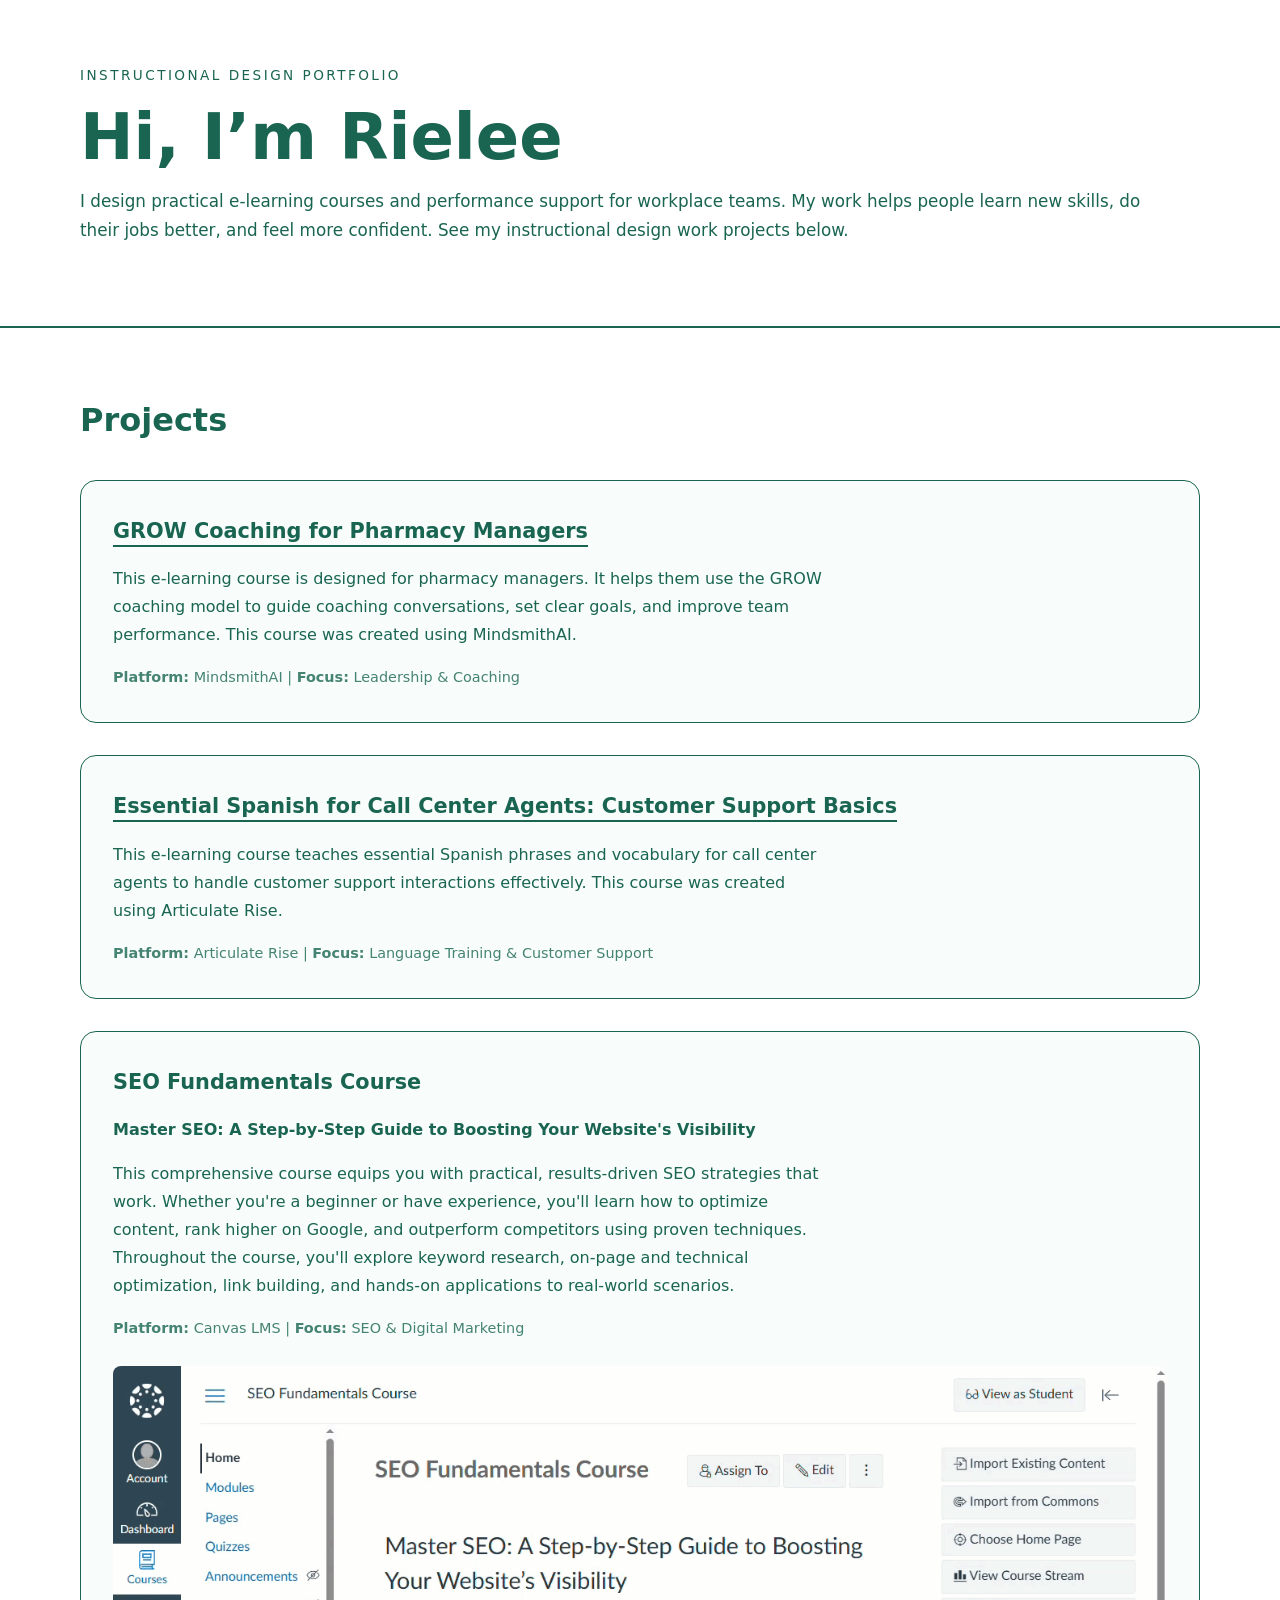
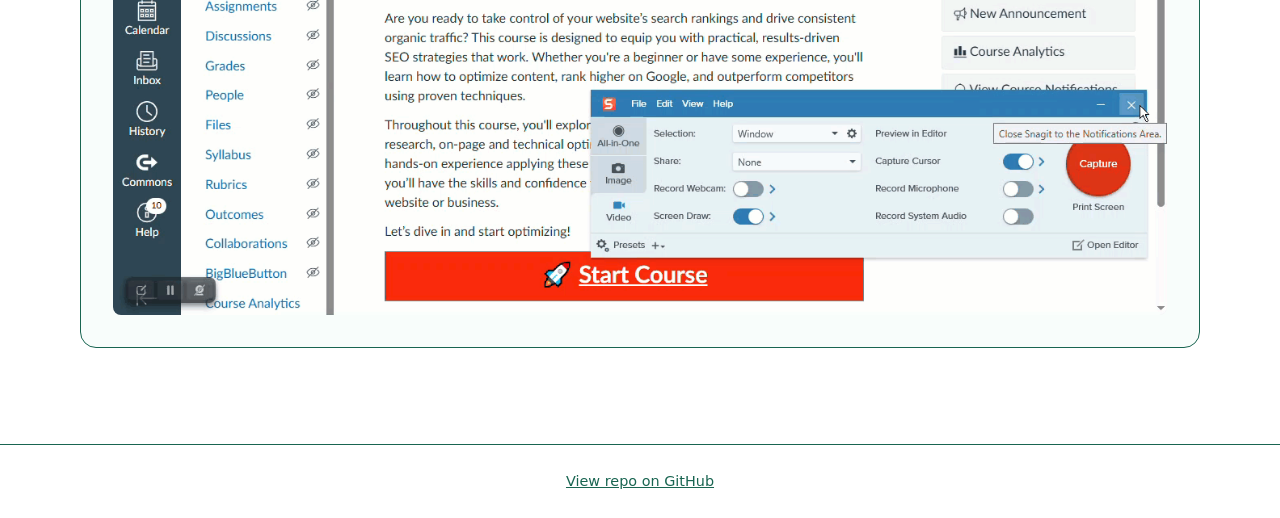
==== index.html @ b0aeab46 "Add SEO Fundamentals course project with Canvas preview GIF" ====
<!DOCTYPE html>
<html lang="en">
<head>
  <meta charset="UTF-8" />
  <meta name="viewport" content="width=device-width, initial-scale=1.0" />
  <title>Instructional Design Portfolio | Rielee Velasco</title>
  <link rel="stylesheet" href="styles.css" />
</head>
<body>
  <header class="hero">
    <div class="container">
      <p class="eyebrow">Instructional Design Portfolio</p>
      <h1>Hi, I’m Rielee</h1>
      <p class="intro">
        I design practical e-learning courses and performance support for workplace teams. My work helps people learn new skills, do their jobs better, and feel more confident. See my instructional design work projects below.      </p>    </div>
  </header>

  <main>

    <section class="section featured" id="projects">
      <div class="container featured-container">
        <div class="project-header">
          <h2>Projects</h2>
        </div>

        <!-- Project 1: GROW Coaching -->
        <div class="project-card">
          <div class="project-content">
            <h3><a href="https://app.mindsmith.ai/lesson/cmnvel5hp002704lgxa7xj8lt/preview" target="_blank" rel="noreferrer noopener">GROW Coaching for Pharmacy Managers</a></h3>
            <p>
              This e-learning course is designed for pharmacy managers. It helps them use the GROW coaching model to guide coaching conversations, set clear goals, and improve team performance. This course was created using MindsmithAI.
            </p>
            <p class="course-details"><strong>Platform:</strong> MindsmithAI | <strong>Focus:</strong> Leadership & Coaching</p>
          </div>
        </div>

        <!-- Project 2: Essential Spanish -->
        <div class="project-card">
          <div class="project-content">
            <h3><a href="https://share.eu.articulate.com/FoW6V5eOOGwM4HxU_jbho" target="_blank" rel="noreferrer noopener">Essential Spanish for Call Center Agents: Customer Support Basics</a></h3>
            <p>
              This e-learning course teaches essential Spanish phrases and vocabulary for call center agents to handle customer support interactions effectively. This course was created using Articulate Rise.
            </p>
            <p class="course-details"><strong>Platform:</strong> Articulate Rise | <strong>Focus:</strong> Language Training & Customer Support</p>
          </div>
        </div>

        <!-- Project 3: SEO Fundamentals -->
        <div class="project-card">
          <div class="project-content">
            <h3>SEO Fundamentals Course</h3>
            <p>
              <strong>Master SEO: A Step-by-Step Guide to Boosting Your Website's Visibility</strong>
            </p>
            <p>
              This comprehensive course equips you with practical, results-driven SEO strategies that work. Whether you're a beginner or have experience, you'll learn how to optimize content, rank higher on Google, and outperform competitors using proven techniques. Throughout the course, you'll explore keyword research, on-page and technical optimization, link building, and hands-on applications to real-world scenarios.
            </p>
            <p class="course-details"><strong>Platform:</strong> Canvas LMS | <strong>Focus:</strong> SEO & Digital Marketing</p>
            <div class="project-image">
              <img src="assets/seo-course-preview.gif" alt="SEO Fundamentals Course Canvas preview" />
            </div>
          </div>
        </div>
      </div>
    </section>

  </main>

  <footer>
    <div class="container footer-link">
      <a href="https://github.com/Rielee-Velasco/InstructionalDesignPortfolio" target="_blank" rel="noreferrer noopener">View repo on GitHub</a>
    </div>
  </footer>
</body>
</html>
---- styles.css ----
:root {
  color-scheme: light;
  font-family: Inter, system-ui, -apple-system, BlinkMacSystemFont, "Segoe UI", sans-serif;
  font-size: 16px;
  line-height: 1.75;
  color: #196551;
  background: #ffffff;
}

a {
  color: #196551;
}

* {
  box-sizing: border-box;
}

html,
body {
  margin: 0;
  min-height: 100%;
  background-color: #ffffff;
  background-image: none;
}

body {
  color: #196551;
  background-color: #ffffff;
  background-image: none;
}

a {
  color: #196551;
}

img {
  max-width: min(1120px, calc(100% - 2rem));
  display: block;
}

.container {
  width: min(1120px, calc(100% - 2rem));
  margin: 0 auto;
}

.hero {
  padding: 4rem 0 3rem;
  background-color: #ffffff;
  background-image: none;
  color: #196551;
  border-bottom: 1px solid #196551;
}

.eyebrow {
  margin: 0 0 1rem;
  text-transform: uppercase;
  letter-spacing: 0.18em;
  font-size: 0.85rem;
  color: #196551;
}

.hero h1 {
  margin: 0 0 1rem;
  font-size: clamp(2.5rem, 5vw, 4rem);
  line-height: 1.05;
  color: #196551;
}

.intro {
  width: min(1120px, calc(100% - 2rem));
  margin: 0 auto;
  margin: 0 0 2rem;
  font-size: 1.05rem;
  color: #196551;
}

.section p,
.contact p,
.preview-card p,
.project-details ul li,
.card p {
  margin: 1rem 0 0;
  color: #196551;
  margin: 0 auto;
}

.button {
  display: inline-flex;
  align-items: center;
  justify-content: center;
  padding: 0.95rem 1.6rem;
  margin-top: 0.5rem;
  border-radius: 999px;
  background: #196551;
  color: #ffffff;
  text-decoration: none;
  font-weight: 700;
  transition: transform 0.2s ease, background 0.2s ease;
}

.button:hover {
  transform: translateY(-1px);
  background: #196551;
}

.button.secondary {
  background: #ffffff;
  color: #196551;
  border: 1px solid #196551;
}

.section {
  padding: 4rem 0;
  background: #ffffff;
}

.section h2 {
  margin-top: 0;
  font-size: 2rem;
  color: #196551;
}

.section p,
.contact p,
.preview-card p,
.project-details ul li,
.card p {
  margin: 1rem 0 0;
  color: #196551;
  max-width: 45rem;
}

.featured {
  background: #ffffff;
  border-top: 1px solid #196551;
  border-bottom: 1px solid #196551;
}

.hero {
  border-bottom: 1px solid #196551;
}

.featured .container {
  width: min(1120px, calc(100% - 2rem));
  margin: 0 auto;
}

.project-header {
  margin-bottom: 2rem;
}

.project-header .button {
  margin-top: 1.5rem;
}

footer {
  padding: 2rem 0;
  background: #ffffff;
}

.footer-link {
  display: flex;
  justify-content: center;
  align-items: center;
}

.project-grid,
.project-details,
.work .cards {
  display: grid;
  gap: 1.5rem;
  grid-template-columns: repeat(auto-fit, minmax(220px, 1fr));
}

.project-grid div,
.project-details article,
.card,
.preview-card {
  padding: 1.75rem;
  background: #ffffff;
  border-radius: 1rem;
  border: 1px solid #196551;
  box-shadow: 0 12px 24px rgba(25, 101, 81, 0.08);
}

.project-tag {
  margin: 0 0 0.5rem;
  color: #196551;
  text-transform: uppercase;
  letter-spacing: 0.1em;
  font-size: 0.75rem;
}

.project-details h3,
.card h3,
.preview-card h3 {
  margin-top: 0;
  color: #196551;
}

.project-details ul {
  margin: 1rem 0 0;
  padding-left: 1.3rem;
  color: #196551;
}

.project-details ul li {
  margin-bottom: 0.75rem;
}

.preview-card {
  background: #ffffff;
  border-color: #196551;
}

.contact {
  background: #ffffff;
  color: #196551;
}

footer {
  padding: 1.5rem 0;
  background: #ffffff;
  color: #196551;
}

footer p {
  margin: 0;
}

footer a {
  font-size: 0.9rem;
  color: #196551;
  text-decoration: underline;
}

@media (max-width: 640px) {
  .hero {
    padding: 3rem 0 2rem;
  }

  .intro {
    font-size: 1rem;
  }
}

footer a {
  font-size: 0.9rem;
  color: #196551;
  text-decoration: underline;
}

/* Project Cards */
.project-card {
  padding: 2rem;
  margin-bottom: 2rem;
  background: #f8fdfb;
  border: 1px solid #196551;
  border-radius: 1rem;
  transition: box-shadow 0.3s ease, transform 0.3s ease;
}

.project-card:hover {
  box-shadow: 0 8px 16px rgba(25, 101, 81, 0.12);
  transform: translateY(-2px);
}

.project-content h3 {
  margin-top: 0;
  margin-bottom: 1rem;
  font-size: 1.3rem;
}

.project-content h3 a {
  text-decoration: none;
  color: #196551;
  border-bottom: 2px solid #196551;
  transition: background-color 0.2s ease;
  padding-bottom: 2px;
}

.project-content h3 a:hover {
  background-color: rgba(25, 101, 81, 0.1);
}

.course-details {
  margin-top: 1rem;
  font-size: 0.9rem;
  color: #196551;
  opacity: 0.8;
}

/* Project Image */
.project-image {
  margin-top: 1.5rem;
  border-radius: 0.5rem;
  overflow: hidden;
  background: #f0f0f0;
}

.project-image img {
  width: 100%;
  height: auto;
  display: block;
  max-width: 100%;
}

/* Gallery Section */
/* Removed - no longer used */

@media (max-width: 640px) {
  .gallery-grid {
    grid-template-columns: 1fr;
  }

  .project-card {
    padding: 1.5rem;
  }
}
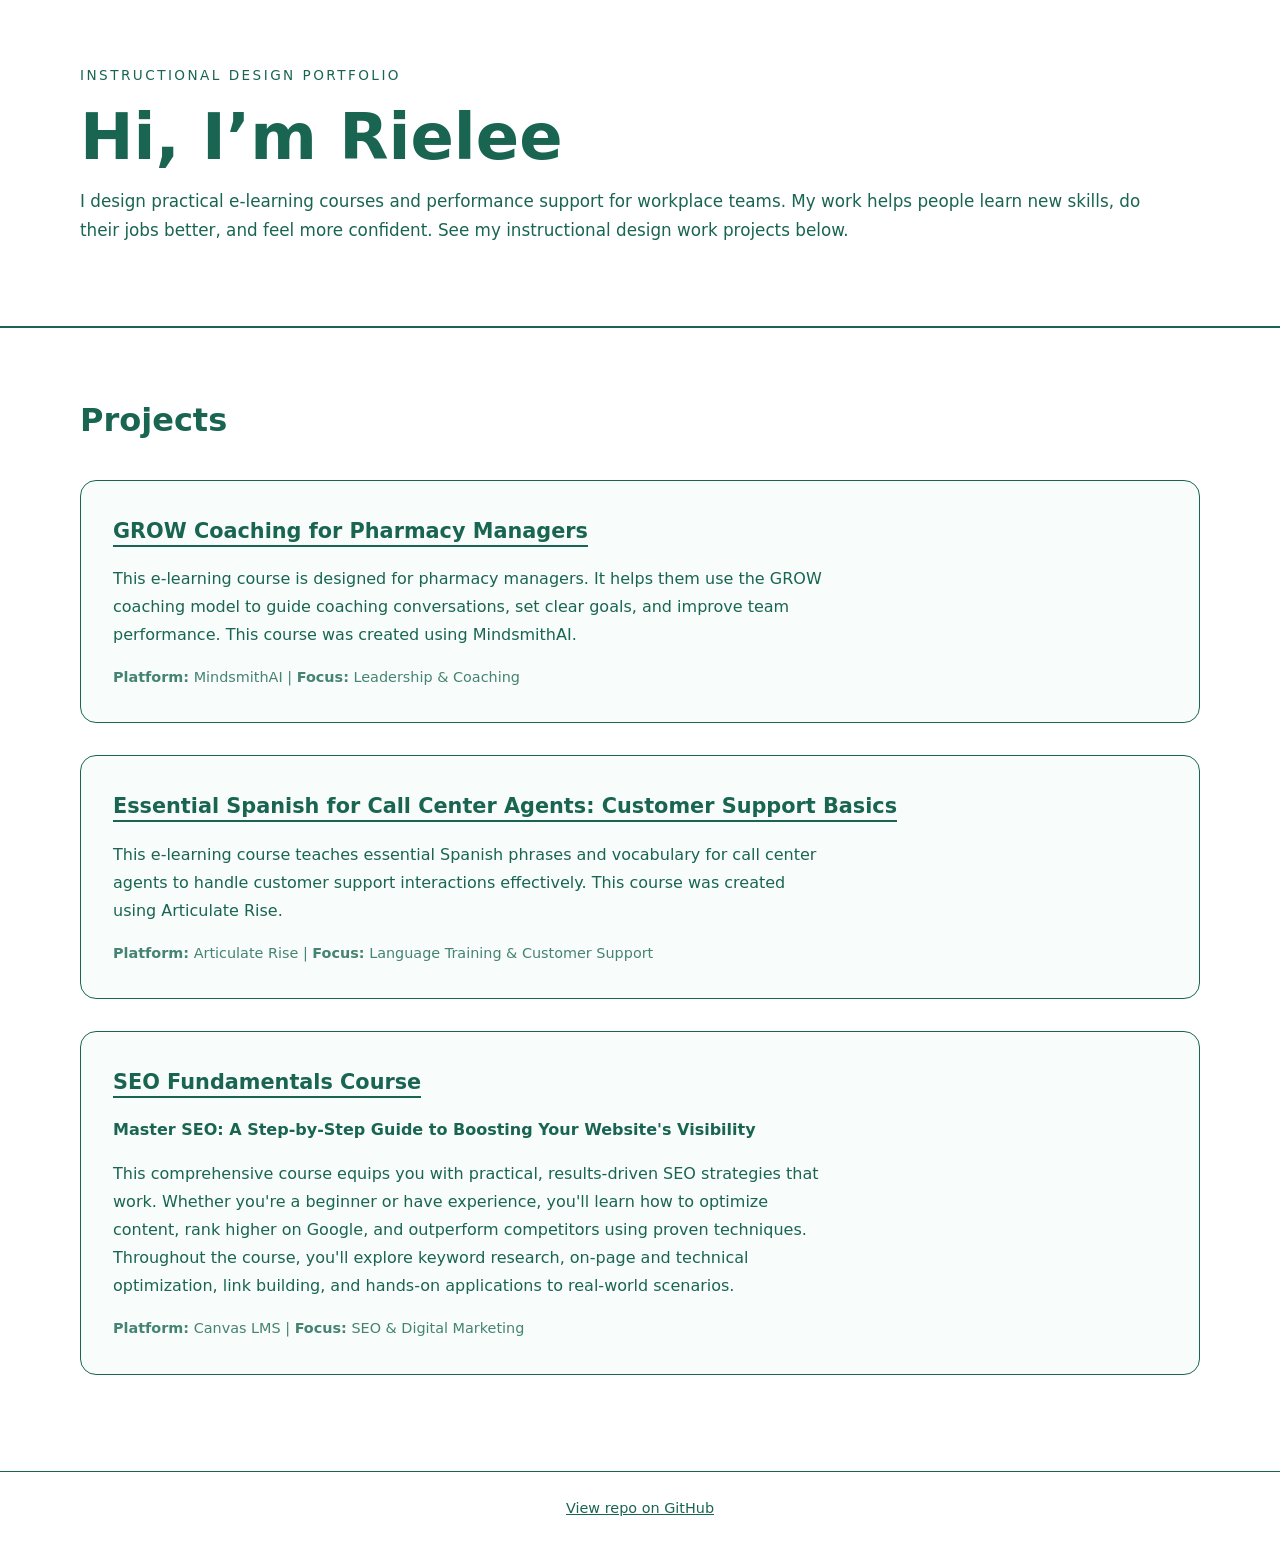
==== commit 01153619: "Project 3: SEO Fundamentals Updates Co-authored-by: Copilot <copilot@github.com>" ====
--- a/index.html
+++ b/index.html
@@ -48,7 +48,11 @@
         <!-- Project 3: SEO Fundamentals -->
         <div class="project-card">
           <div class="project-content">
-            <h3>SEO Fundamentals Course</h3>
+            <h3>
+  <a href="assets/seo-course-preview.gif" target="_blank" rel="noreferrer noopener">
+    SEO Fundamentals Course
+  </a>
+</h3>
             <p>
               <strong>Master SEO: A Step-by-Step Guide to Boosting Your Website's Visibility</strong>
             </p>
@@ -56,9 +60,7 @@
               This comprehensive course equips you with practical, results-driven SEO strategies that work. Whether you're a beginner or have experience, you'll learn how to optimize content, rank higher on Google, and outperform competitors using proven techniques. Throughout the course, you'll explore keyword research, on-page and technical optimization, link building, and hands-on applications to real-world scenarios.
             </p>
             <p class="course-details"><strong>Platform:</strong> Canvas LMS | <strong>Focus:</strong> SEO & Digital Marketing</p>
-            <div class="project-image">
-              <img src="assets/seo-course-preview.gif" alt="SEO Fundamentals Course Canvas preview" />
-            </div>
+            
           </div>
         </div>
       </div>
--- a/styles.css
+++ b/styles.css
@@ -290,19 +290,21 @@
   opacity: 0.8;
 }
 
-/* Project Image */
-.project-image {
-  margin-top: 1.5rem;
+.course-preview-link {
+  display: inline-block;
+  margin-top: 1rem;
+  padding: 0.7rem 1.2rem;
+  background-color: #196551;
+  color: #ffffff;
+  text-decoration: none;
   border-radius: 0.5rem;
-  overflow: hidden;
-  background: #f0f0f0;
-}
-
-.project-image img {
-  width: 100%;
-  height: auto;
-  display: block;
-  max-width: 100%;
+  font-weight: 600;
+  transition: background-color 0.2s ease, transform 0.2s ease;
+}
+
+.course-preview-link:hover {
+  background-color: #0f4a3a;
+  transform: translateY(-1px);
 }
 
 /* Gallery Section */
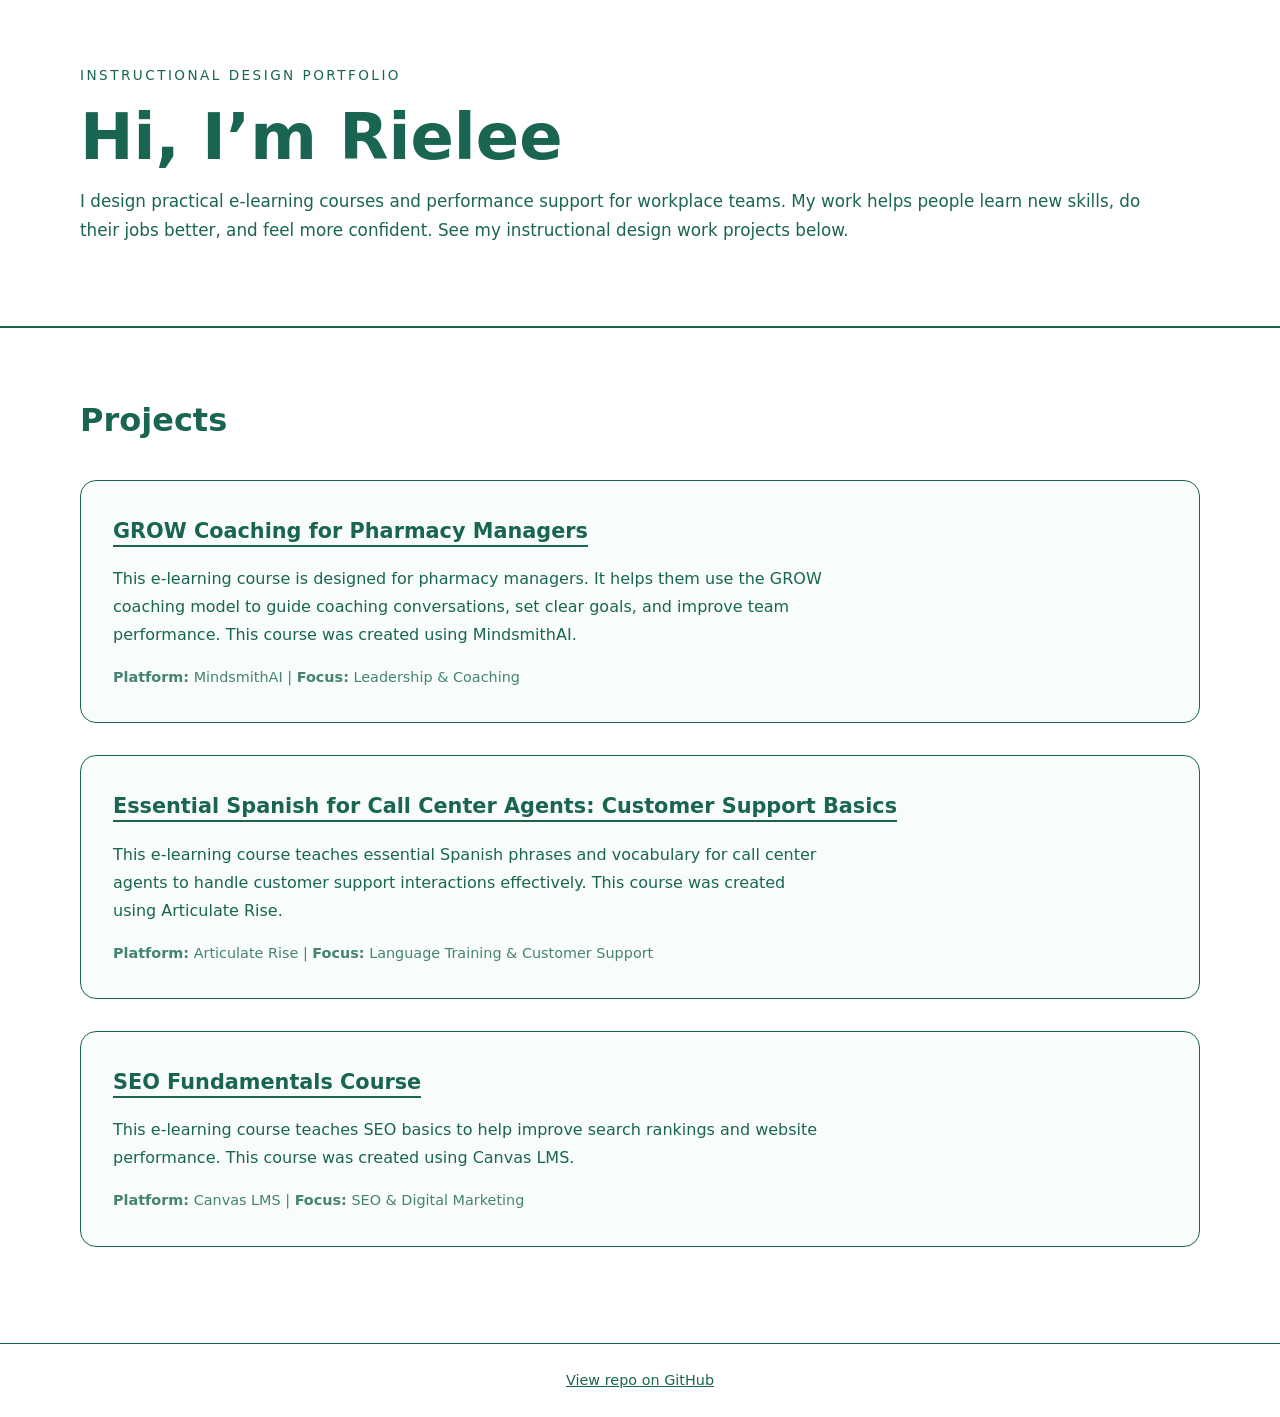
==== commit a82439ce: "This e-learning course teaches SEO basics to help improve search rankings and website performance. T" ====
--- a/index.html
+++ b/index.html
@@ -53,12 +53,9 @@
     SEO Fundamentals Course
   </a>
 </h3>
+
             <p>
-              <strong>Master SEO: A Step-by-Step Guide to Boosting Your Website's Visibility</strong>
-            </p>
-            <p>
-              This comprehensive course equips you with practical, results-driven SEO strategies that work. Whether you're a beginner or have experience, you'll learn how to optimize content, rank higher on Google, and outperform competitors using proven techniques. Throughout the course, you'll explore keyword research, on-page and technical optimization, link building, and hands-on applications to real-world scenarios.
-            </p>
+This e-learning course teaches SEO basics to help improve search rankings and website performance. This course was created using Canvas LMS.            </p>
             <p class="course-details"><strong>Platform:</strong> Canvas LMS | <strong>Focus:</strong> SEO & Digital Marketing</p>
             
           </div>
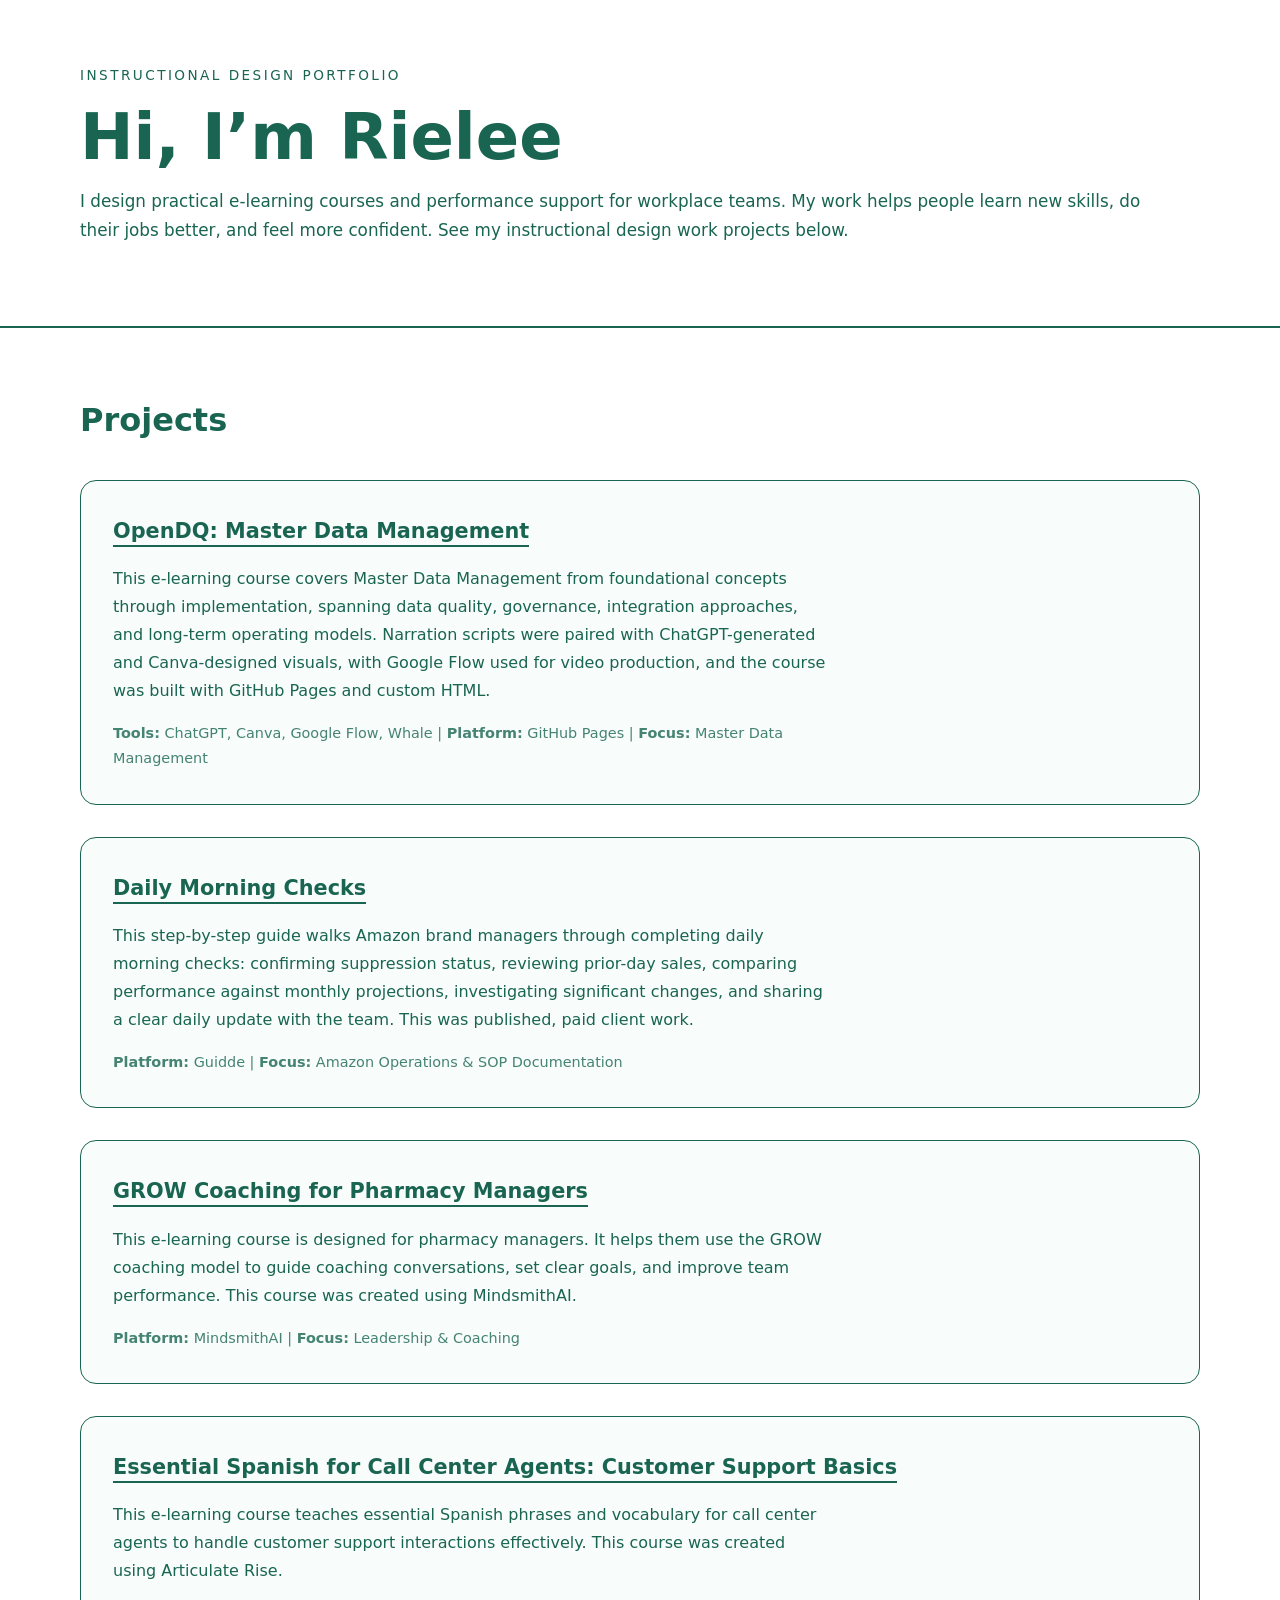
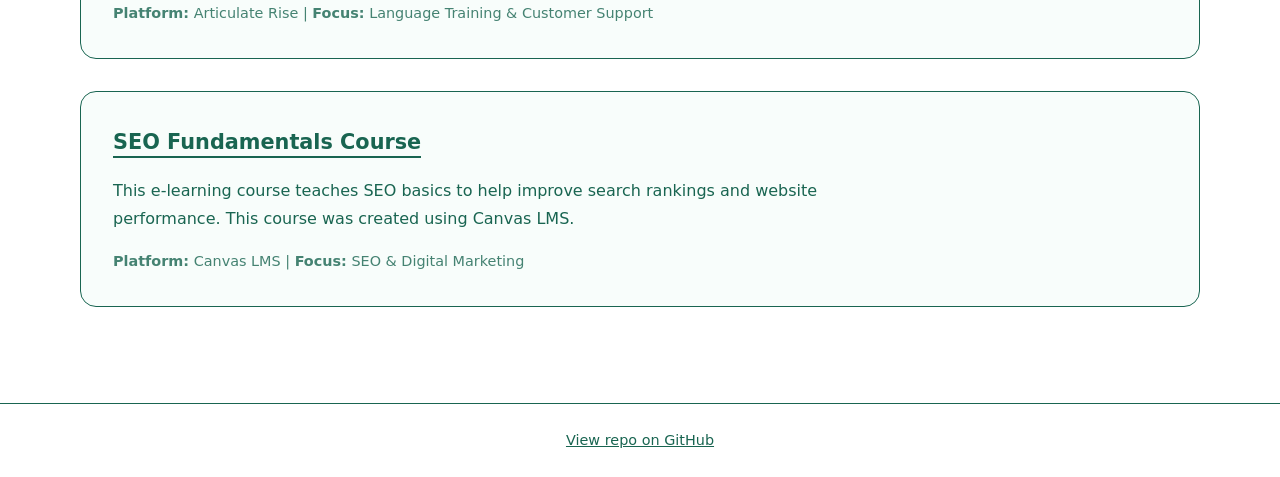
==== commit 8a1fc6d4: "Update index.html" ====
--- a/index.html
+++ b/index.html
@@ -14,16 +14,33 @@
       <p class="intro">
         I design practical e-learning courses and performance support for workplace teams. My work helps people learn new skills, do their jobs better, and feel more confident. See my instructional design work projects below.      </p>    </div>
   </header>
-
   <main>
-
     <section class="section featured" id="projects">
       <div class="container featured-container">
         <div class="project-header">
           <h2>Projects</h2>
         </div>
-
-        <!-- Project 1: GROW Coaching -->
+        <!-- Project 1: OpenDQ MDM Course -->
+        <div class="project-card">
+          <div class="project-content">
+            <h3><a href="https://rielee-velasco.github.io/OpenDQ/index.html" target="_blank" rel="noreferrer noopener">OpenDQ: Master Data Management</a></h3>
+            <p>
+              This e-learning course covers Master Data Management from foundational concepts through implementation, spanning data quality, governance, integration approaches, and long-term operating models. Narration scripts were paired with ChatGPT-generated and Canva-designed visuals, with Google Flow used for video production, and the course was built with GitHub Pages and custom HTML.
+            </p>
+            <p class="course-details"><strong>Tools:</strong> ChatGPT, Canva, Google Flow, Whale | <strong>Platform:</strong> GitHub Pages | <strong>Focus:</strong> Master Data Management</p>
+          </div>
+        </div>
+        <!-- Project 2: Daily Morning Checks -->
+        <div class="project-card">
+          <div class="project-content">
+            <h3><a href="https://app.guidde.com/playbooks/1BFUGLhWVBy5LjqEeB8YqQ?origin=YT8ypfSj1Ahfr4LQohEpebxZt353" target="_blank" rel="noreferrer noopener">Daily Morning Checks</a></h3>
+            <p>
+              This step-by-step guide walks Amazon brand managers through completing daily morning checks: confirming suppression status, reviewing prior-day sales, comparing performance against monthly projections, investigating significant changes, and sharing a clear daily update with the team. This was published, paid client work.
+            </p>
+            <p class="course-details"><strong>Platform:</strong> Guidde | <strong>Focus:</strong> Amazon Operations & SOP Documentation</p>
+          </div>
+        </div>
+        <!-- Project 3: GROW Coaching -->
         <div class="project-card">
           <div class="project-content">
             <h3><a href="https://app.mindsmith.ai/lesson/cmnvel5hp002704lgxa7xj8lt/preview" target="_blank" rel="noreferrer noopener">GROW Coaching for Pharmacy Managers</a></h3>
@@ -33,8 +50,7 @@
             <p class="course-details"><strong>Platform:</strong> MindsmithAI | <strong>Focus:</strong> Leadership & Coaching</p>
           </div>
         </div>
-
-        <!-- Project 2: Essential Spanish -->
+        <!-- Project 4: Essential Spanish -->
         <div class="project-card">
           <div class="project-content">
             <h3><a href="https://share.eu.articulate.com/FoW6V5eOOGwM4HxU_jbho" target="_blank" rel="noreferrer noopener">Essential Spanish for Call Center Agents: Customer Support Basics</a></h3>
@@ -44,8 +60,7 @@
             <p class="course-details"><strong>Platform:</strong> Articulate Rise | <strong>Focus:</strong> Language Training & Customer Support</p>
           </div>
         </div>
-
-        <!-- Project 3: SEO Fundamentals -->
+        <!-- Project 5: SEO Fundamentals -->
         <div class="project-card">
           <div class="project-content">
             <h3>
@@ -53,7 +68,6 @@
     SEO Fundamentals Course
   </a>
 </h3>
-
             <p>
 This e-learning course teaches SEO basics to help improve search rankings and website performance. This course was created using Canvas LMS.            </p>
             <p class="course-details"><strong>Platform:</strong> Canvas LMS | <strong>Focus:</strong> SEO & Digital Marketing</p>
@@ -62,9 +76,7 @@
         </div>
       </div>
     </section>
-
   </main>
-
   <footer>
     <div class="container footer-link">
       <a href="https://github.com/Rielee-Velasco/InstructionalDesignPortfolio" target="_blank" rel="noreferrer noopener">View repo on GitHub</a>
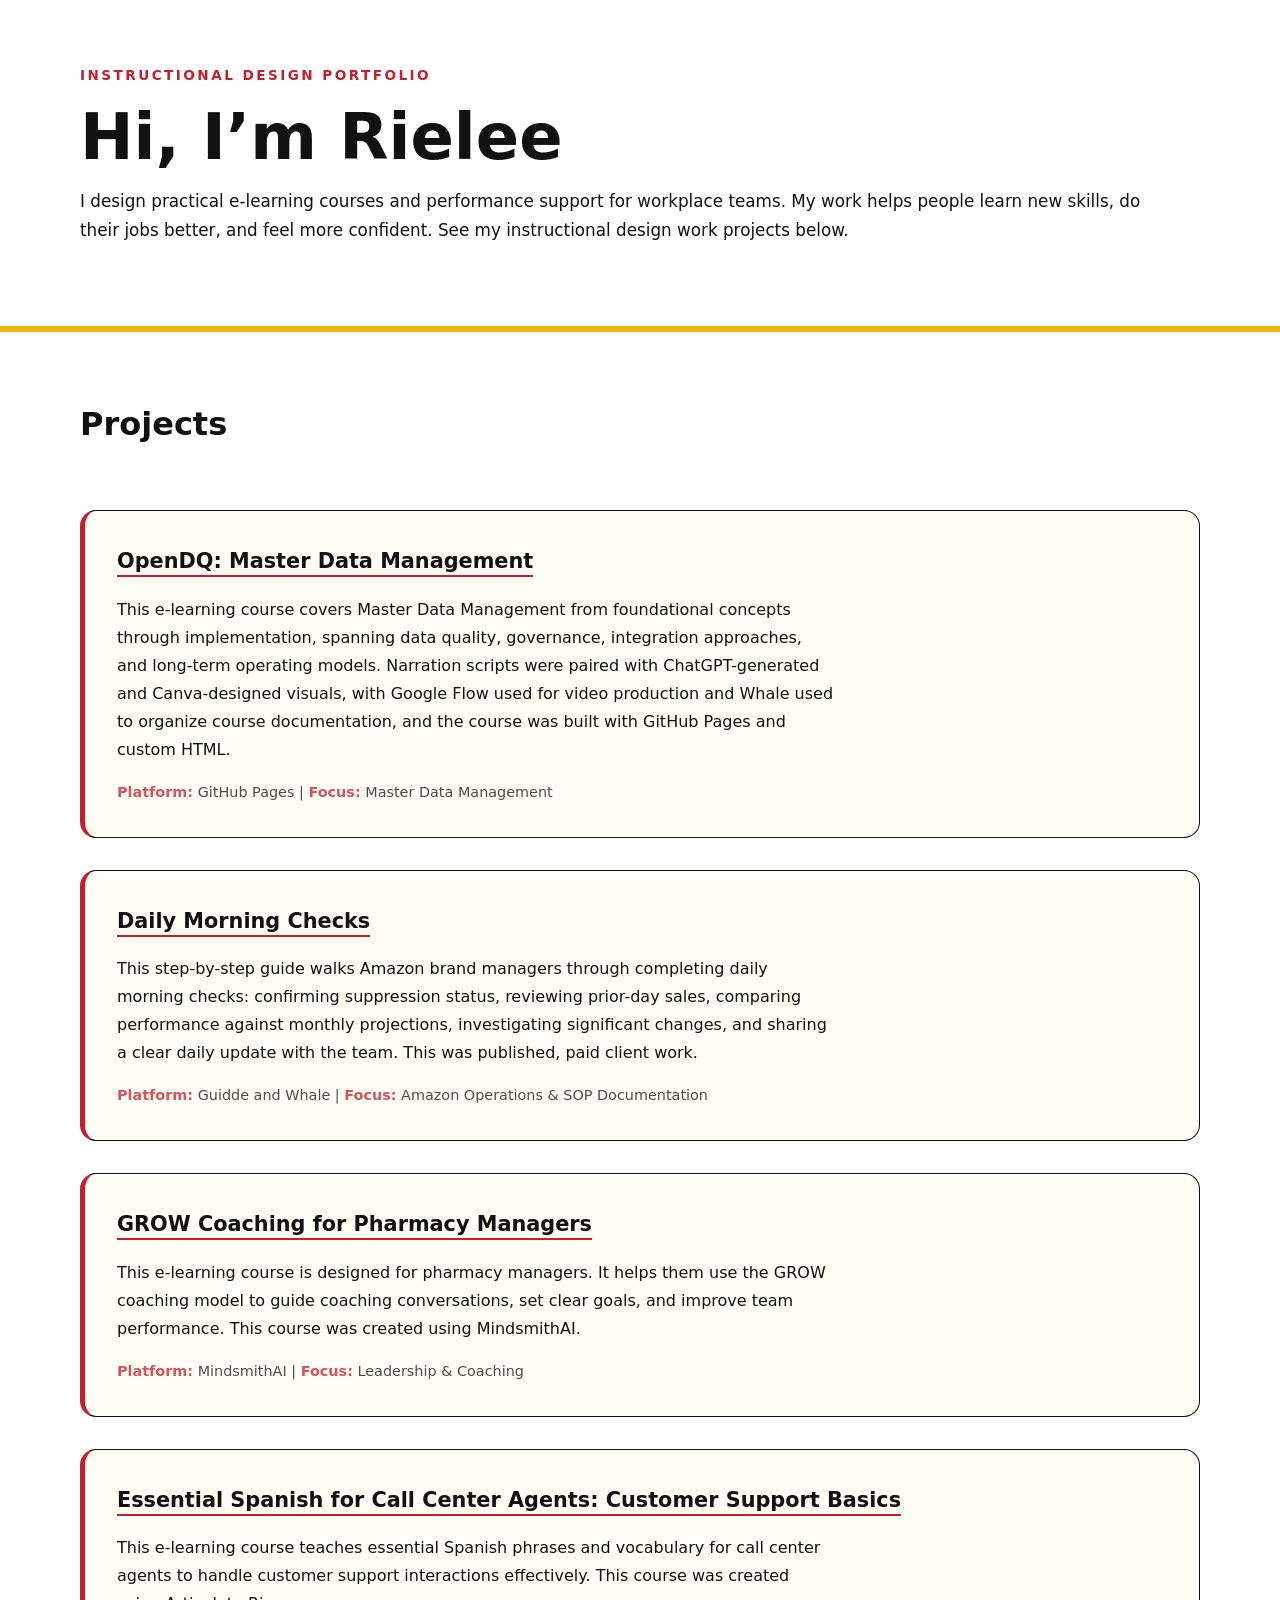
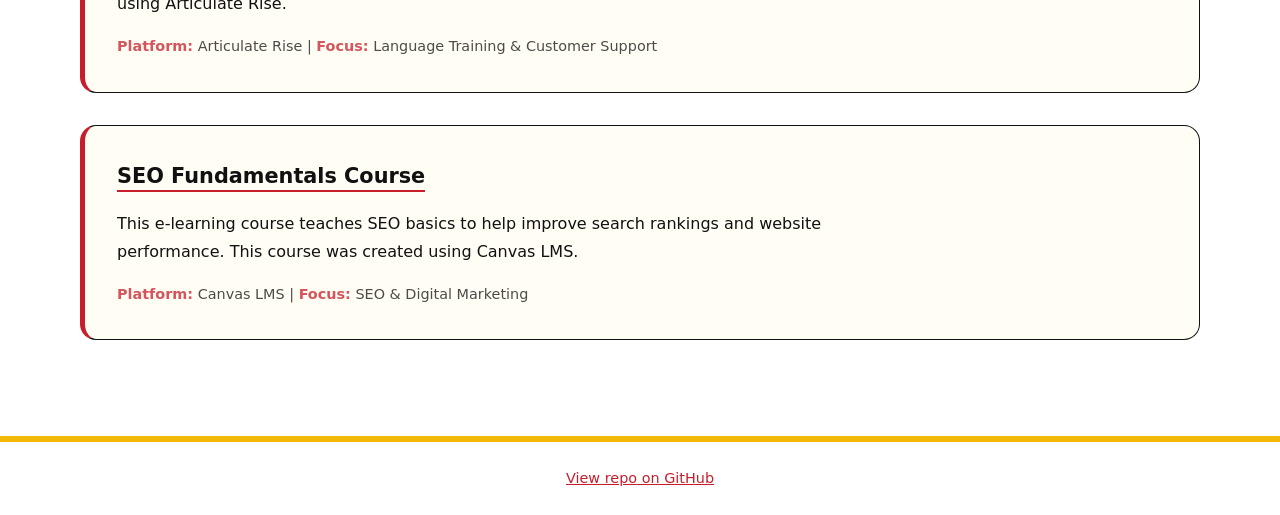
==== commit 54ae8a0f: "Update index.html" ====
--- a/index.html
+++ b/index.html
@@ -25,9 +25,9 @@
           <div class="project-content">
             <h3><a href="https://rielee-velasco.github.io/OpenDQ/index.html" target="_blank" rel="noreferrer noopener">OpenDQ: Master Data Management</a></h3>
             <p>
-              This e-learning course covers Master Data Management from foundational concepts through implementation, spanning data quality, governance, integration approaches, and long-term operating models. Narration scripts were paired with ChatGPT-generated and Canva-designed visuals, with Google Flow used for video production, and the course was built with GitHub Pages and custom HTML.
+              This e-learning course covers Master Data Management from foundational concepts through implementation, spanning data quality, governance, integration approaches, and long-term operating models. Narration scripts were paired with ChatGPT-generated and Canva-designed visuals, with Google Flow used for video production and Whale used to organize course documentation, and the course was built with GitHub Pages and custom HTML.
             </p>
-            <p class="course-details"><strong>Tools:</strong> ChatGPT, Canva, Google Flow, Whale | <strong>Platform:</strong> GitHub Pages | <strong>Focus:</strong> Master Data Management</p>
+            <p class="course-details"><strong>Platform:</strong> GitHub Pages | <strong>Focus:</strong> Master Data Management</p>
           </div>
         </div>
         <!-- Project 2: Daily Morning Checks -->
@@ -37,7 +37,7 @@
             <p>
               This step-by-step guide walks Amazon brand managers through completing daily morning checks: confirming suppression status, reviewing prior-day sales, comparing performance against monthly projections, investigating significant changes, and sharing a clear daily update with the team. This was published, paid client work.
             </p>
-            <p class="course-details"><strong>Platform:</strong> Guidde | <strong>Focus:</strong> Amazon Operations & SOP Documentation</p>
+            <p class="course-details"><strong>Platform:</strong> Guidde and Whale | <strong>Focus:</strong> Amazon Operations & SOP Documentation</p>
           </div>
         </div>
         <!-- Project 3: GROW Coaching -->
--- a/styles.css
+++ b/styles.css
@@ -3,12 +3,12 @@
   font-family: Inter, system-ui, -apple-system, BlinkMacSystemFont, "Segoe UI", sans-serif;
   font-size: 16px;
   line-height: 1.75;
-  color: #196551;
+  color: #111111;
   background: #ffffff;
 }
 
 a {
-  color: #196551;
+  color: #c81e2c;
 }
 
 * {
@@ -24,13 +24,13 @@
 }
 
 body {
-  color: #196551;
+  color: #111111;
   background-color: #ffffff;
   background-image: none;
 }
 
 a {
-  color: #196551;
+  color: #c81e2c;
 }
 
 img {
@@ -47,8 +47,8 @@
   padding: 4rem 0 3rem;
   background-color: #ffffff;
   background-image: none;
-  color: #196551;
-  border-bottom: 1px solid #196551;
+  color: #111111;
+  border-bottom: 3px solid #f2b807;
 }
 
 .eyebrow {
@@ -56,14 +56,15 @@
   text-transform: uppercase;
   letter-spacing: 0.18em;
   font-size: 0.85rem;
-  color: #196551;
+  color: #c81e2c;
+  font-weight: 700;
 }
 
 .hero h1 {
   margin: 0 0 1rem;
   font-size: clamp(2.5rem, 5vw, 4rem);
   line-height: 1.05;
-  color: #196551;
+  color: #111111;
 }
 
 .intro {
@@ -71,7 +72,7 @@
   margin: 0 auto;
   margin: 0 0 2rem;
   font-size: 1.05rem;
-  color: #196551;
+  color: #111111;
 }
 
 .section p,
@@ -80,7 +81,7 @@
 .project-details ul li,
 .card p {
   margin: 1rem 0 0;
-  color: #196551;
+  color: #111111;
   margin: 0 auto;
 }
 
@@ -91,7 +92,7 @@
   padding: 0.95rem 1.6rem;
   margin-top: 0.5rem;
   border-radius: 999px;
-  background: #196551;
+  background: #c81e2c;
   color: #ffffff;
   text-decoration: none;
   font-weight: 700;
@@ -100,13 +101,13 @@
 
 .button:hover {
   transform: translateY(-1px);
-  background: #196551;
+  background: #a5171f;
 }
 
 .button.secondary {
   background: #ffffff;
-  color: #196551;
-  border: 1px solid #196551;
+  color: #c81e2c;
+  border: 1px solid #c81e2c;
 }
 
 .section {
@@ -117,7 +118,9 @@
 .section h2 {
   margin-top: 0;
   font-size: 2rem;
-  color: #196551;
+  color: #111111;
+  position: relative;
+  display: inline-block;
 }
 
 .section p,
@@ -126,18 +129,18 @@
 .project-details ul li,
 .card p {
   margin: 1rem 0 0;
-  color: #196551;
+  color: #111111;
   max-width: 45rem;
 }
 
 .featured {
   background: #ffffff;
-  border-top: 1px solid #196551;
-  border-bottom: 1px solid #196551;
+  border-top: 3px solid #f2b807;
+  border-bottom: 3px solid #f2b807;
 }
 
 .hero {
-  border-bottom: 1px solid #196551;
+  border-bottom: 3px solid #f2b807;
 }
 
 .featured .container {
@@ -179,29 +182,31 @@
   padding: 1.75rem;
   background: #ffffff;
   border-radius: 1rem;
-  border: 1px solid #196551;
-  box-shadow: 0 12px 24px rgba(25, 101, 81, 0.08);
+  border: 1px solid #111111;
+  border-top: 4px solid #f2b807;
+  box-shadow: 0 12px 24px rgba(17, 17, 17, 0.08);
 }
 
 .project-tag {
   margin: 0 0 0.5rem;
-  color: #196551;
+  color: #c81e2c;
   text-transform: uppercase;
   letter-spacing: 0.1em;
   font-size: 0.75rem;
+  font-weight: 700;
 }
 
 .project-details h3,
 .card h3,
 .preview-card h3 {
   margin-top: 0;
-  color: #196551;
+  color: #111111;
 }
 
 .project-details ul {
   margin: 1rem 0 0;
   padding-left: 1.3rem;
-  color: #196551;
+  color: #111111;
 }
 
 .project-details ul li {
@@ -210,18 +215,19 @@
 
 .preview-card {
   background: #ffffff;
-  border-color: #196551;
+  border-color: #111111;
 }
 
 .contact {
   background: #ffffff;
-  color: #196551;
+  color: #111111;
 }
 
 footer {
   padding: 1.5rem 0;
   background: #ffffff;
-  color: #196551;
+  color: #111111;
+  border-top: 3px solid #f2b807;
 }
 
 footer p {
@@ -230,7 +236,7 @@
 
 footer a {
   font-size: 0.9rem;
-  color: #196551;
+  color: #c81e2c;
   text-decoration: underline;
 }
 
@@ -246,7 +252,7 @@
 
 footer a {
   font-size: 0.9rem;
-  color: #196551;
+  color: #c81e2c;
   text-decoration: underline;
 }
 
@@ -254,15 +260,17 @@
 .project-card {
   padding: 2rem;
   margin-bottom: 2rem;
-  background: #f8fdfb;
-  border: 1px solid #196551;
+  background: #fffdf4;
+  border: 1px solid #111111;
+  border-left: 5px solid #c81e2c;
   border-radius: 1rem;
   transition: box-shadow 0.3s ease, transform 0.3s ease;
 }
 
 .project-card:hover {
-  box-shadow: 0 8px 16px rgba(25, 101, 81, 0.12);
+  box-shadow: 0 8px 16px rgba(242, 184, 7, 0.35);
   transform: translateY(-2px);
+  border-left-color: #f2b807;
 }
 
 .project-content h3 {
@@ -273,28 +281,33 @@
 
 .project-content h3 a {
   text-decoration: none;
-  color: #196551;
-  border-bottom: 2px solid #196551;
-  transition: background-color 0.2s ease;
+  color: #111111;
+  border-bottom: 2px solid #c81e2c;
+  transition: background-color 0.2s ease, color 0.2s ease;
   padding-bottom: 2px;
 }
 
 .project-content h3 a:hover {
-  background-color: rgba(25, 101, 81, 0.1);
+  background-color: rgba(242, 184, 7, 0.25);
+  color: #c81e2c;
 }
 
 .course-details {
   margin-top: 1rem;
   font-size: 0.9rem;
-  color: #196551;
-  opacity: 0.8;
+  color: #111111;
+  opacity: 0.75;
+}
+
+.course-details strong {
+  color: #c81e2c;
 }
 
 .course-preview-link {
   display: inline-block;
   margin-top: 1rem;
   padding: 0.7rem 1.2rem;
-  background-color: #196551;
+  background-color: #c81e2c;
   color: #ffffff;
   text-decoration: none;
   border-radius: 0.5rem;
@@ -303,7 +316,8 @@
 }
 
 .course-preview-link:hover {
-  background-color: #0f4a3a;
+  background-color: #f2b807;
+  color: #111111;
   transform: translateY(-1px);
 }
 
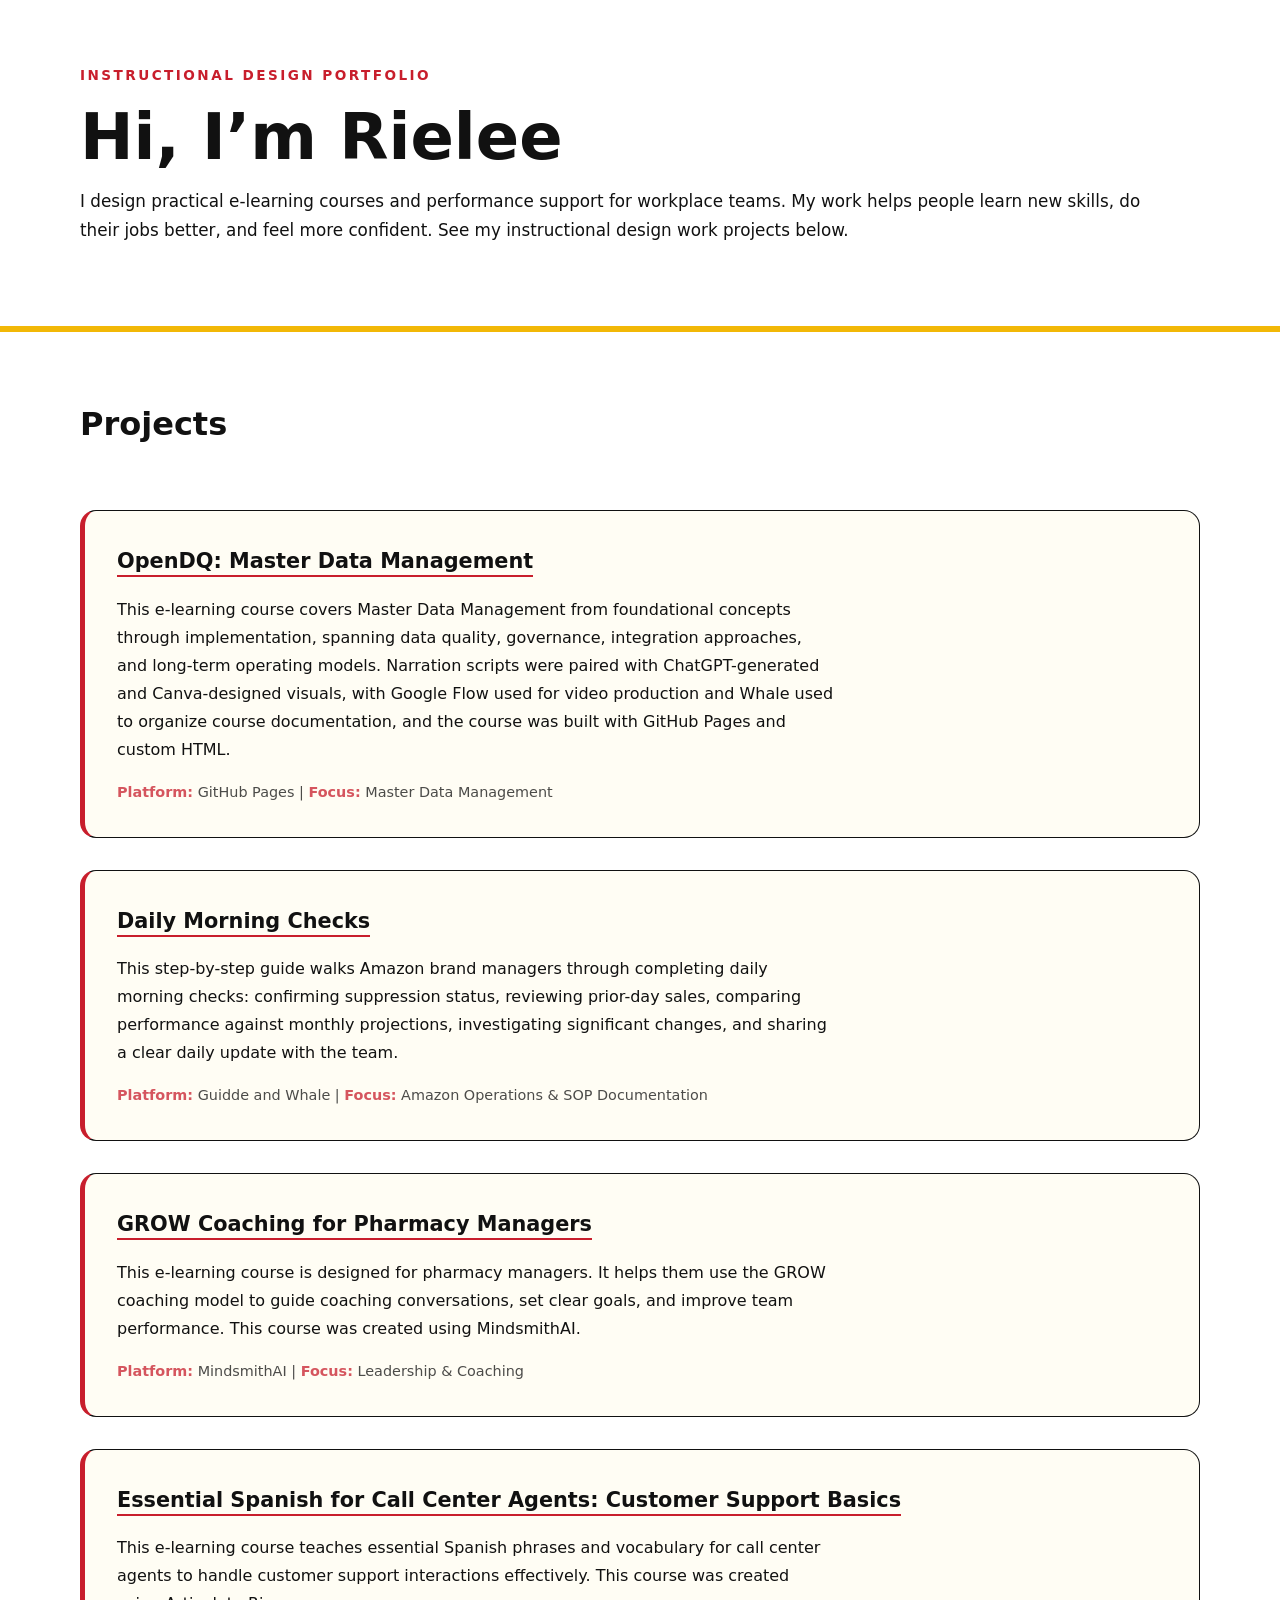
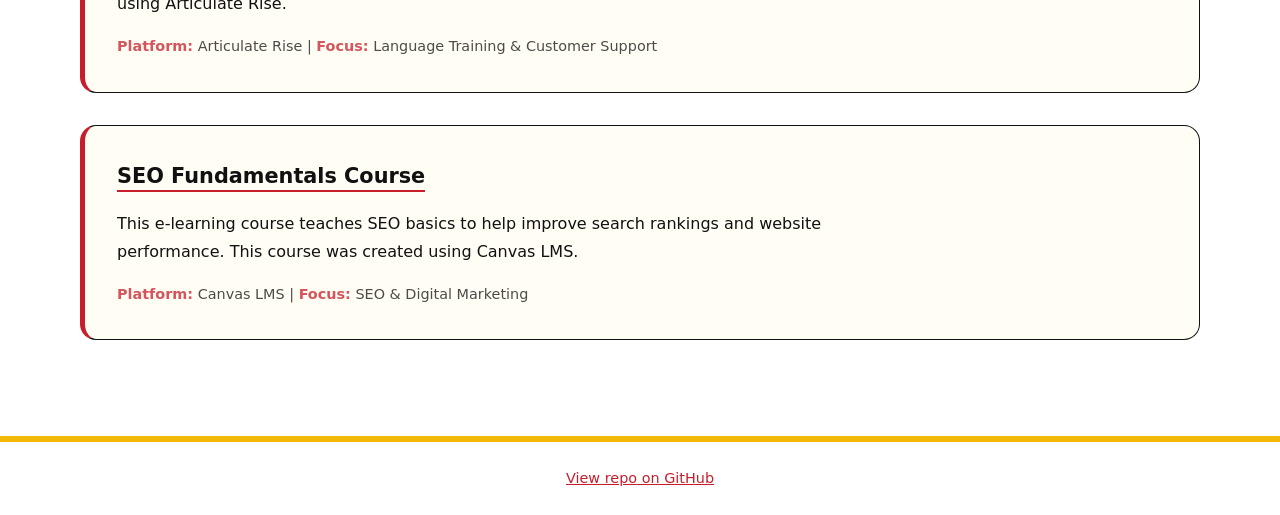
==== commit 08ff7b9e: "Update index.html" ====
--- a/index.html
+++ b/index.html
@@ -35,7 +35,7 @@
           <div class="project-content">
             <h3><a href="https://app.guidde.com/playbooks/1BFUGLhWVBy5LjqEeB8YqQ?origin=YT8ypfSj1Ahfr4LQohEpebxZt353" target="_blank" rel="noreferrer noopener">Daily Morning Checks</a></h3>
             <p>
-              This step-by-step guide walks Amazon brand managers through completing daily morning checks: confirming suppression status, reviewing prior-day sales, comparing performance against monthly projections, investigating significant changes, and sharing a clear daily update with the team. This was published, paid client work.
+              This step-by-step guide walks Amazon brand managers through completing daily morning checks: confirming suppression status, reviewing prior-day sales, comparing performance against monthly projections, investigating significant changes, and sharing a clear daily update with the team. 
             </p>
             <p class="course-details"><strong>Platform:</strong> Guidde and Whale | <strong>Focus:</strong> Amazon Operations & SOP Documentation</p>
           </div>
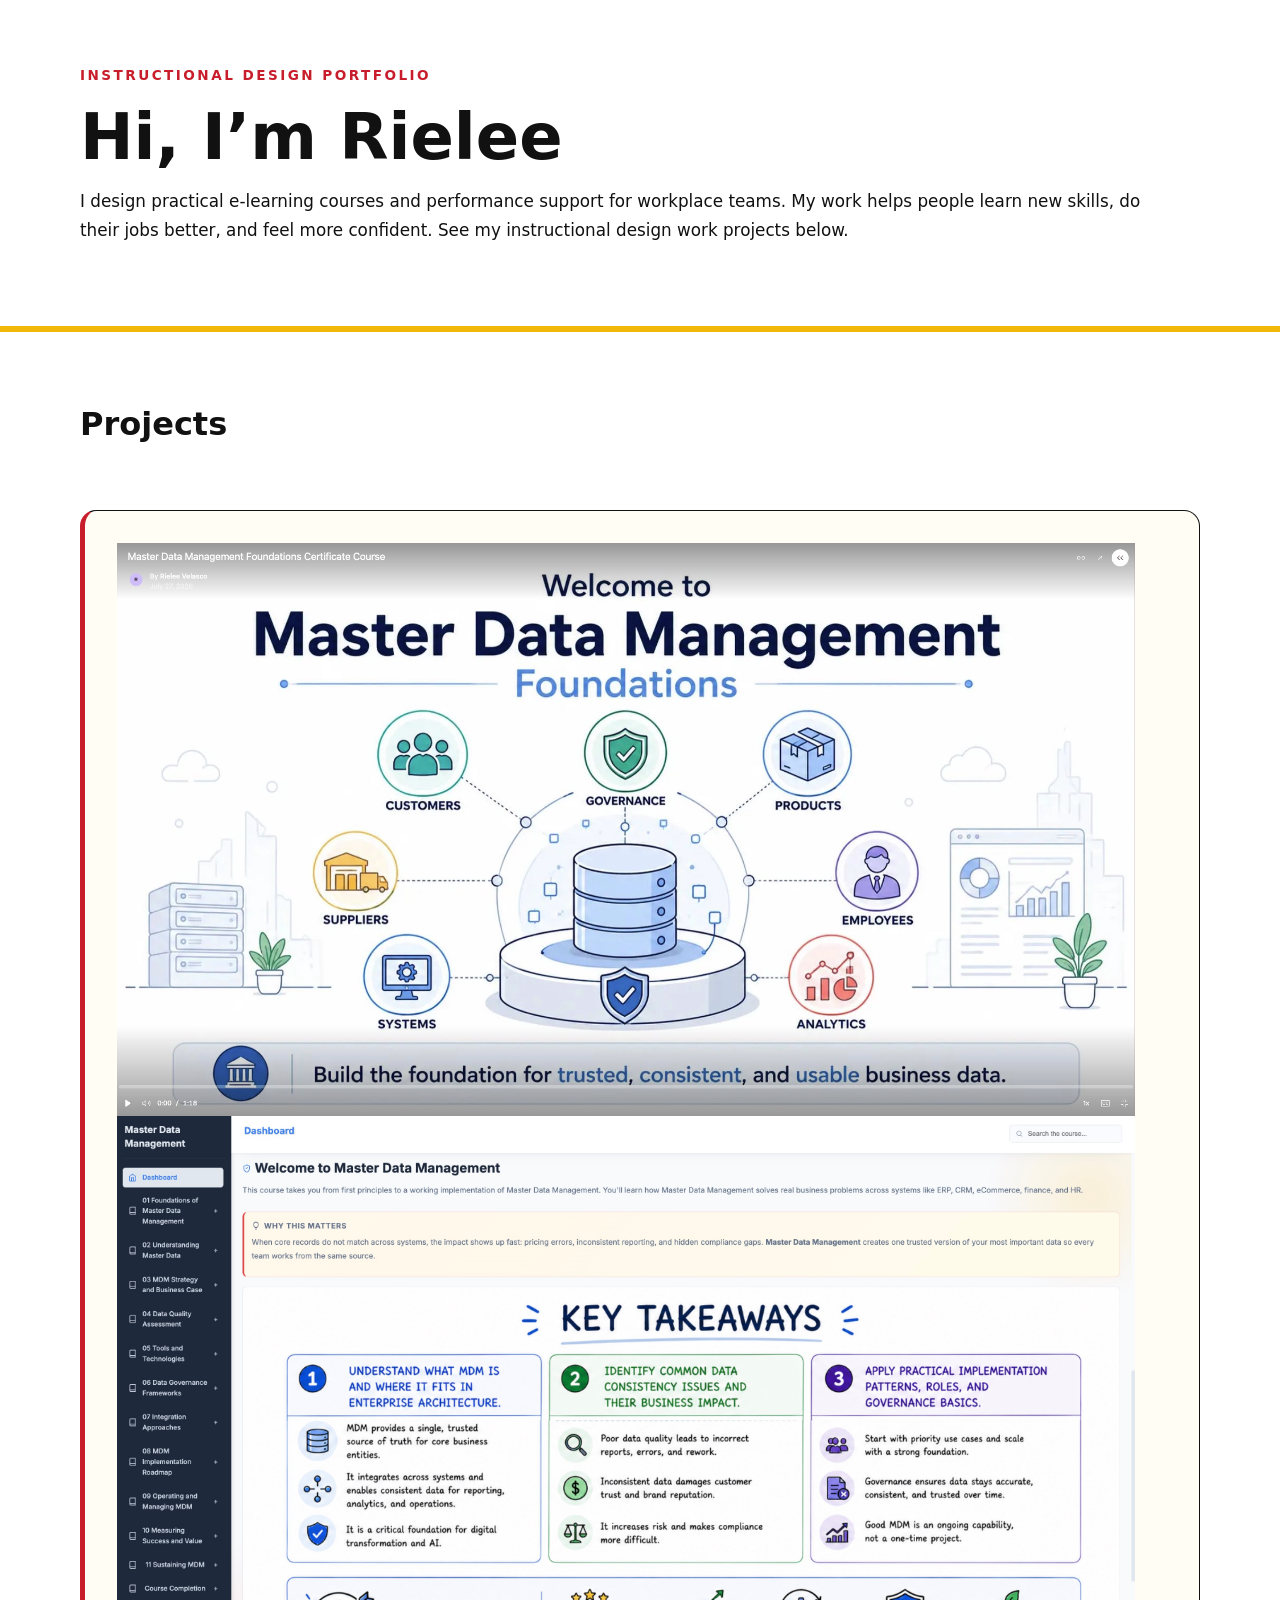
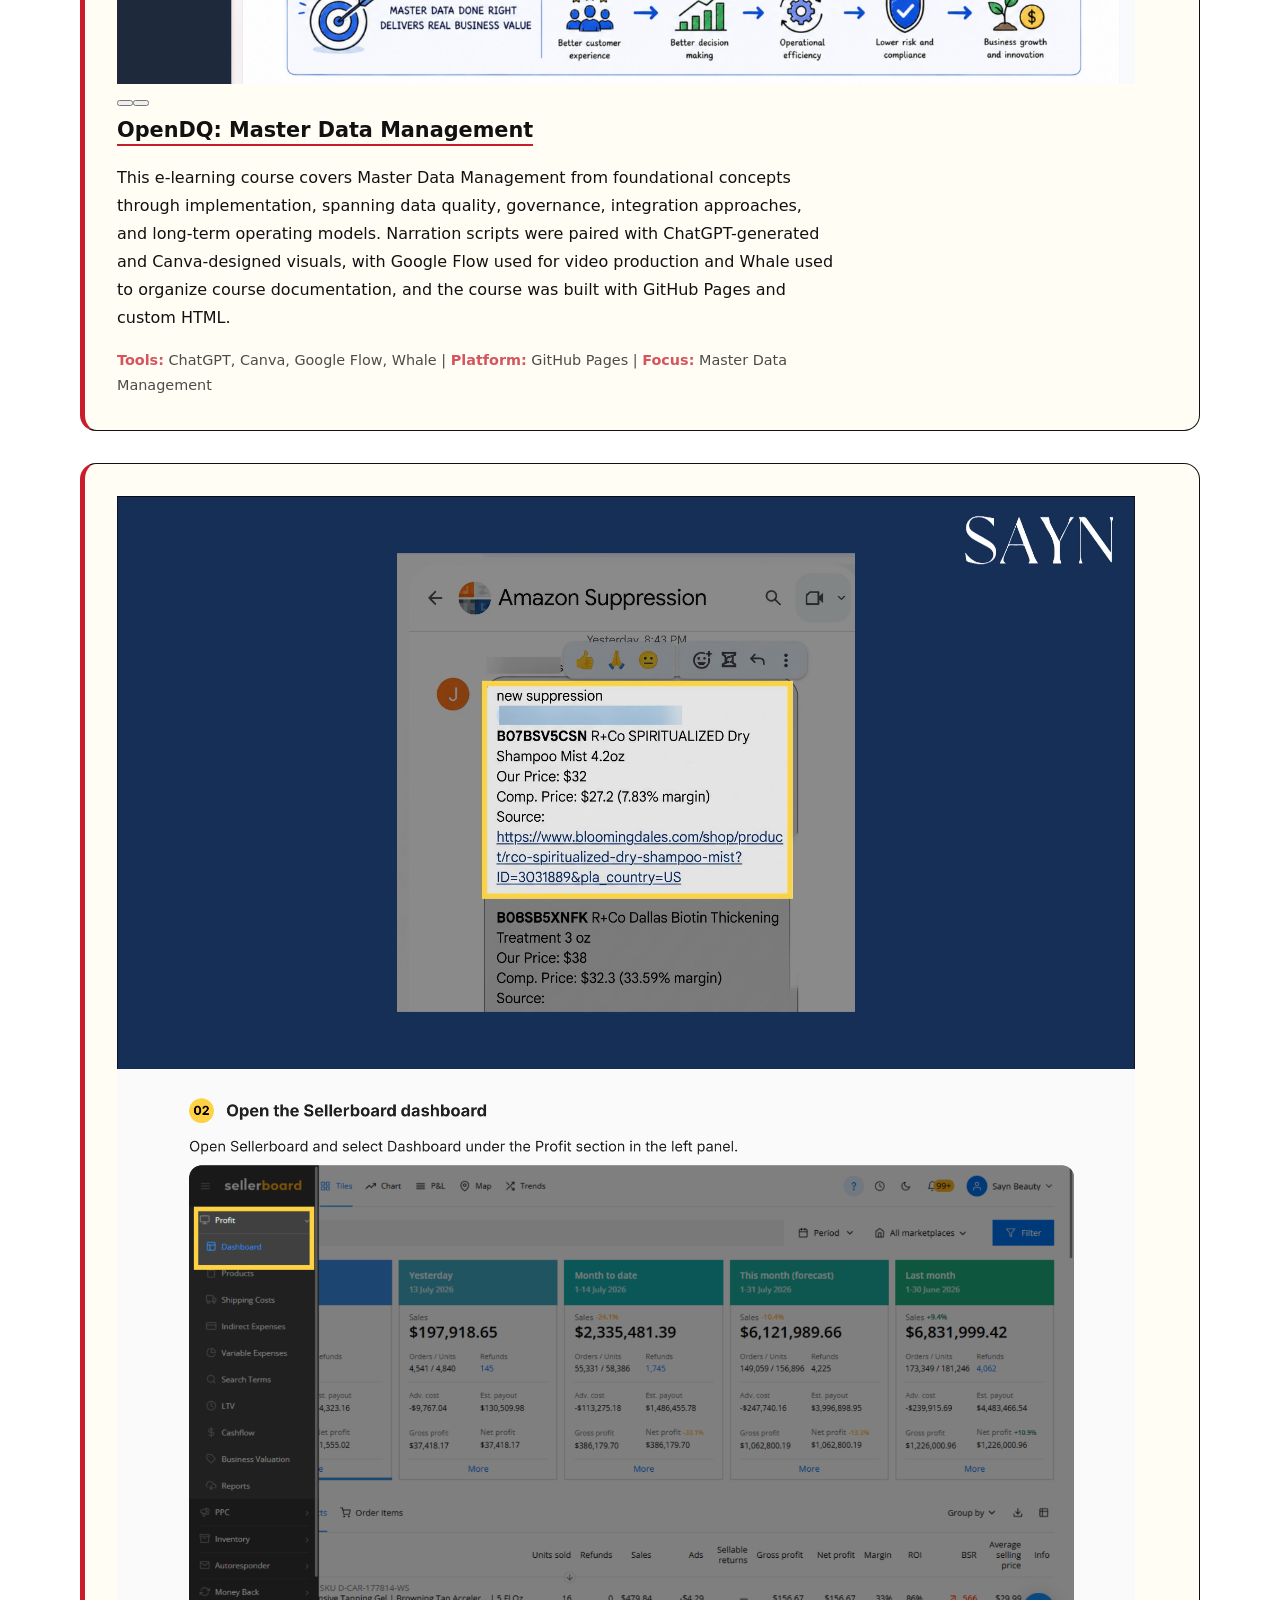
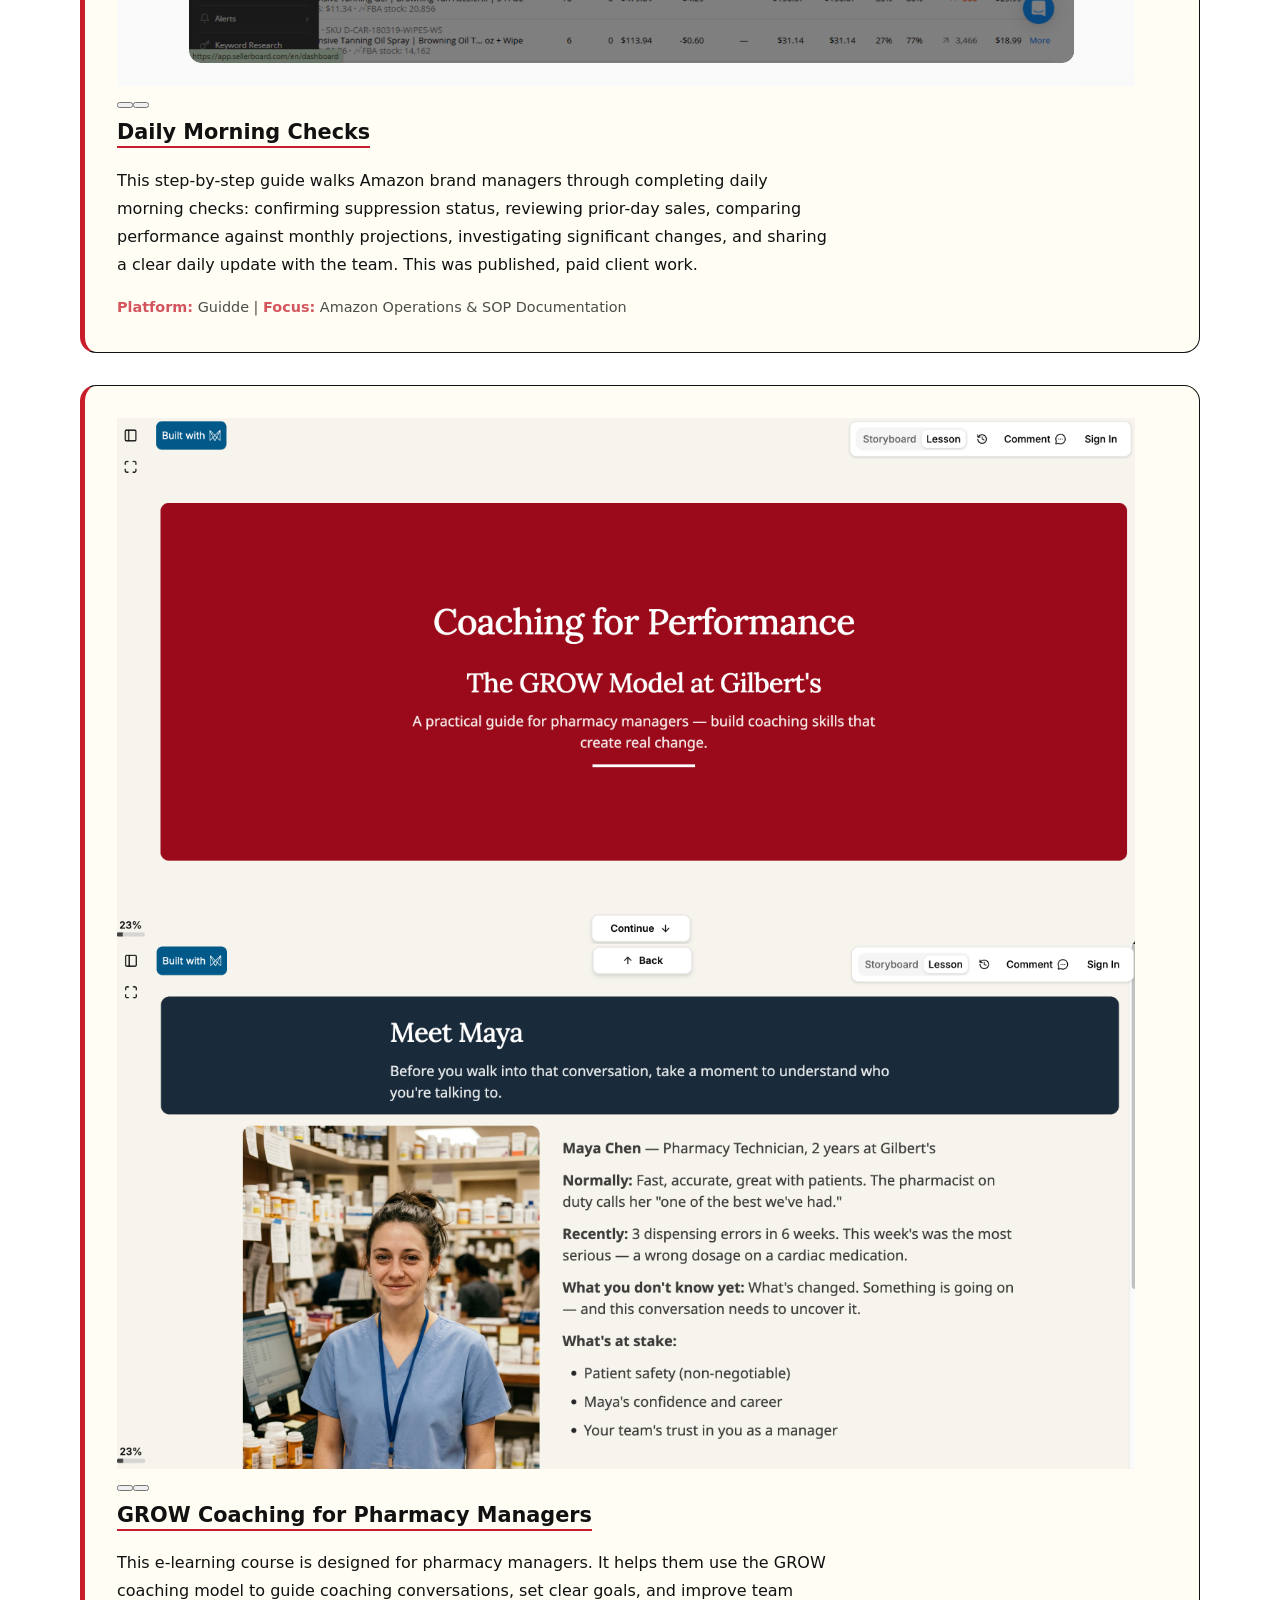
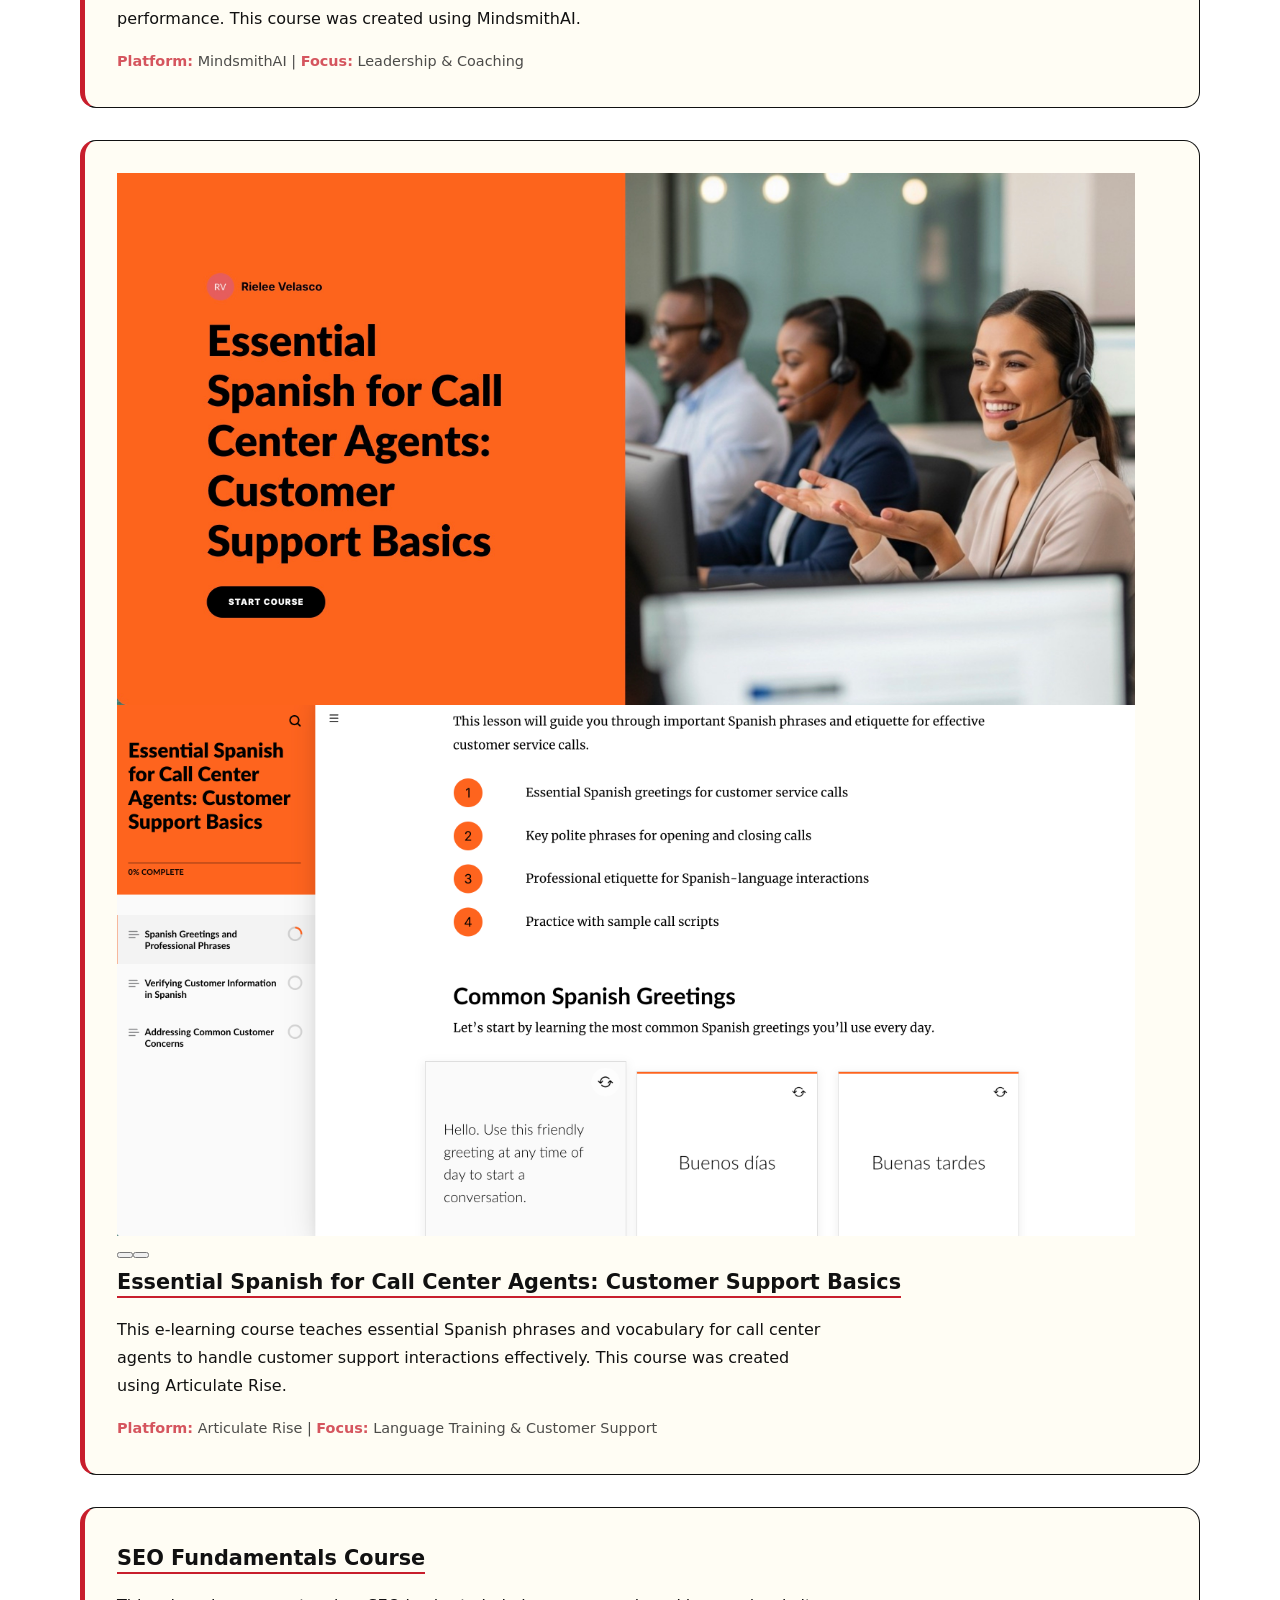
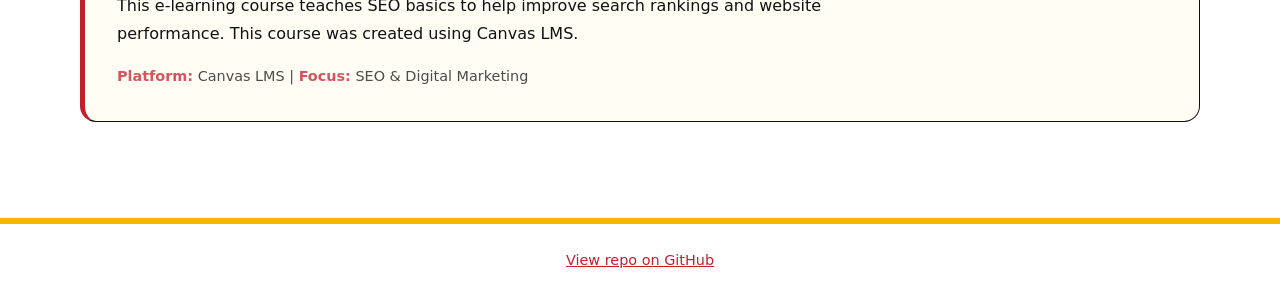
==== commit 68d109cf: "Update index.html" ====
--- a/index.html
+++ b/index.html
@@ -22,26 +22,29 @@
         </div>
         <!-- Project 1: OpenDQ MDM Course -->
         <div class="project-card">
+          <div class="carousel" data-images="assets/MDM 1.jpeg,assets/MDM 2.jpeg"></div>
           <div class="project-content">
             <h3><a href="https://rielee-velasco.github.io/OpenDQ/index.html" target="_blank" rel="noreferrer noopener">OpenDQ: Master Data Management</a></h3>
             <p>
               This e-learning course covers Master Data Management from foundational concepts through implementation, spanning data quality, governance, integration approaches, and long-term operating models. Narration scripts were paired with ChatGPT-generated and Canva-designed visuals, with Google Flow used for video production and Whale used to organize course documentation, and the course was built with GitHub Pages and custom HTML.
             </p>
-            <p class="course-details"><strong>Platform:</strong> GitHub Pages | <strong>Focus:</strong> Master Data Management</p>
+            <p class="course-details"><strong>Tools:</strong> ChatGPT, Canva, Google Flow, Whale | <strong>Platform:</strong> GitHub Pages | <strong>Focus:</strong> Master Data Management</p>
           </div>
         </div>
         <!-- Project 2: Daily Morning Checks -->
         <div class="project-card">
+          <div class="carousel" data-images="assets/Amazon 1.png,assets/Amazon 2.png"></div>
           <div class="project-content">
             <h3><a href="https://app.guidde.com/playbooks/1BFUGLhWVBy5LjqEeB8YqQ?origin=YT8ypfSj1Ahfr4LQohEpebxZt353" target="_blank" rel="noreferrer noopener">Daily Morning Checks</a></h3>
             <p>
-              This step-by-step guide walks Amazon brand managers through completing daily morning checks: confirming suppression status, reviewing prior-day sales, comparing performance against monthly projections, investigating significant changes, and sharing a clear daily update with the team. 
+              This step-by-step guide walks Amazon brand managers through completing daily morning checks: confirming suppression status, reviewing prior-day sales, comparing performance against monthly projections, investigating significant changes, and sharing a clear daily update with the team. This was published, paid client work.
             </p>
-            <p class="course-details"><strong>Platform:</strong> Guidde and Whale | <strong>Focus:</strong> Amazon Operations & SOP Documentation</p>
+            <p class="course-details"><strong>Platform:</strong> Guidde | <strong>Focus:</strong> Amazon Operations & SOP Documentation</p>
           </div>
         </div>
         <!-- Project 3: GROW Coaching -->
         <div class="project-card">
+          <div class="carousel" data-images="assets/Pharma 1.png,assets/Pharma 2.png"></div>
           <div class="project-content">
             <h3><a href="https://app.mindsmith.ai/lesson/cmnvel5hp002704lgxa7xj8lt/preview" target="_blank" rel="noreferrer noopener">GROW Coaching for Pharmacy Managers</a></h3>
             <p>
@@ -52,6 +55,7 @@
         </div>
         <!-- Project 4: Essential Spanish -->
         <div class="project-card">
+          <div class="carousel" data-images="assets/SPAN 1.jpeg,assets/SPAN 2.png"></div>
           <div class="project-content">
             <h3><a href="https://share.eu.articulate.com/FoW6V5eOOGwM4HxU_jbho" target="_blank" rel="noreferrer noopener">Essential Spanish for Call Center Agents: Customer Support Basics</a></h3>
             <p>
@@ -82,5 +86,78 @@
       <a href="https://github.com/Rielee-Velasco/InstructionalDesignPortfolio" target="_blank" rel="noreferrer noopener">View repo on GitHub</a>
     </div>
   </footer>
+  <script>
+    document.addEventListener('DOMContentLoaded', () => {
+      document.querySelectorAll('.carousel').forEach((carousel) => {
+        const sources = (carousel.dataset.images || '')
+          .split(',')
+          .map((s) => s.trim())
+          .filter(Boolean)
+          .map((s) => encodeURI(s));
+
+        if (!sources.length) {
+          carousel.remove();
+          return;
+        }
+
+        const loaded = [];
+        let checked = 0;
+
+        sources.forEach((src, i) => {
+          const probe = new Image();
+          probe.onload = () => {
+            loaded[i] = src;
+            checked += 1;
+            if (checked === sources.length) build();
+          };
+          probe.onerror = () => {
+            checked += 1;
+            if (checked === sources.length) build();
+          };
+          probe.src = src;
+        });
+
+        function build() {
+          const valid = loaded.filter(Boolean);
+          if (!valid.length) {
+            carousel.remove();
+            return;
+          }
+
+          const track = document.createElement('div');
+          track.className = 'carousel-track';
+          valid.forEach((src, i) => {
+            const img = document.createElement('img');
+            img.src = src;
+            img.alt = '';
+            img.className = 'carousel-slide' + (i === 0 ? ' active' : '');
+            track.appendChild(img);
+          });
+          carousel.appendChild(track);
+
+          if (valid.length > 1) {
+            const dots = document.createElement('div');
+            dots.className = 'carousel-dots';
+            valid.forEach((_, i) => {
+              const dot = document.createElement('button');
+              dot.type = 'button';
+              dot.className = 'carousel-dot' + (i === 0 ? ' active' : '');
+              dot.setAttribute('aria-label', `Show image ${i + 1}`);
+              dot.addEventListener('click', () => {
+                track.querySelectorAll('.carousel-slide').forEach((slide, si) => {
+                  slide.classList.toggle('active', si === i);
+                });
+                dots.querySelectorAll('.carousel-dot').forEach((d, di) => {
+                  d.classList.toggle('active', di === i);
+                });
+              });
+              dots.appendChild(dot);
+            });
+            carousel.appendChild(dots);
+          }
+        }
+      });
+    });
+  </script>
 </body>
 </html>
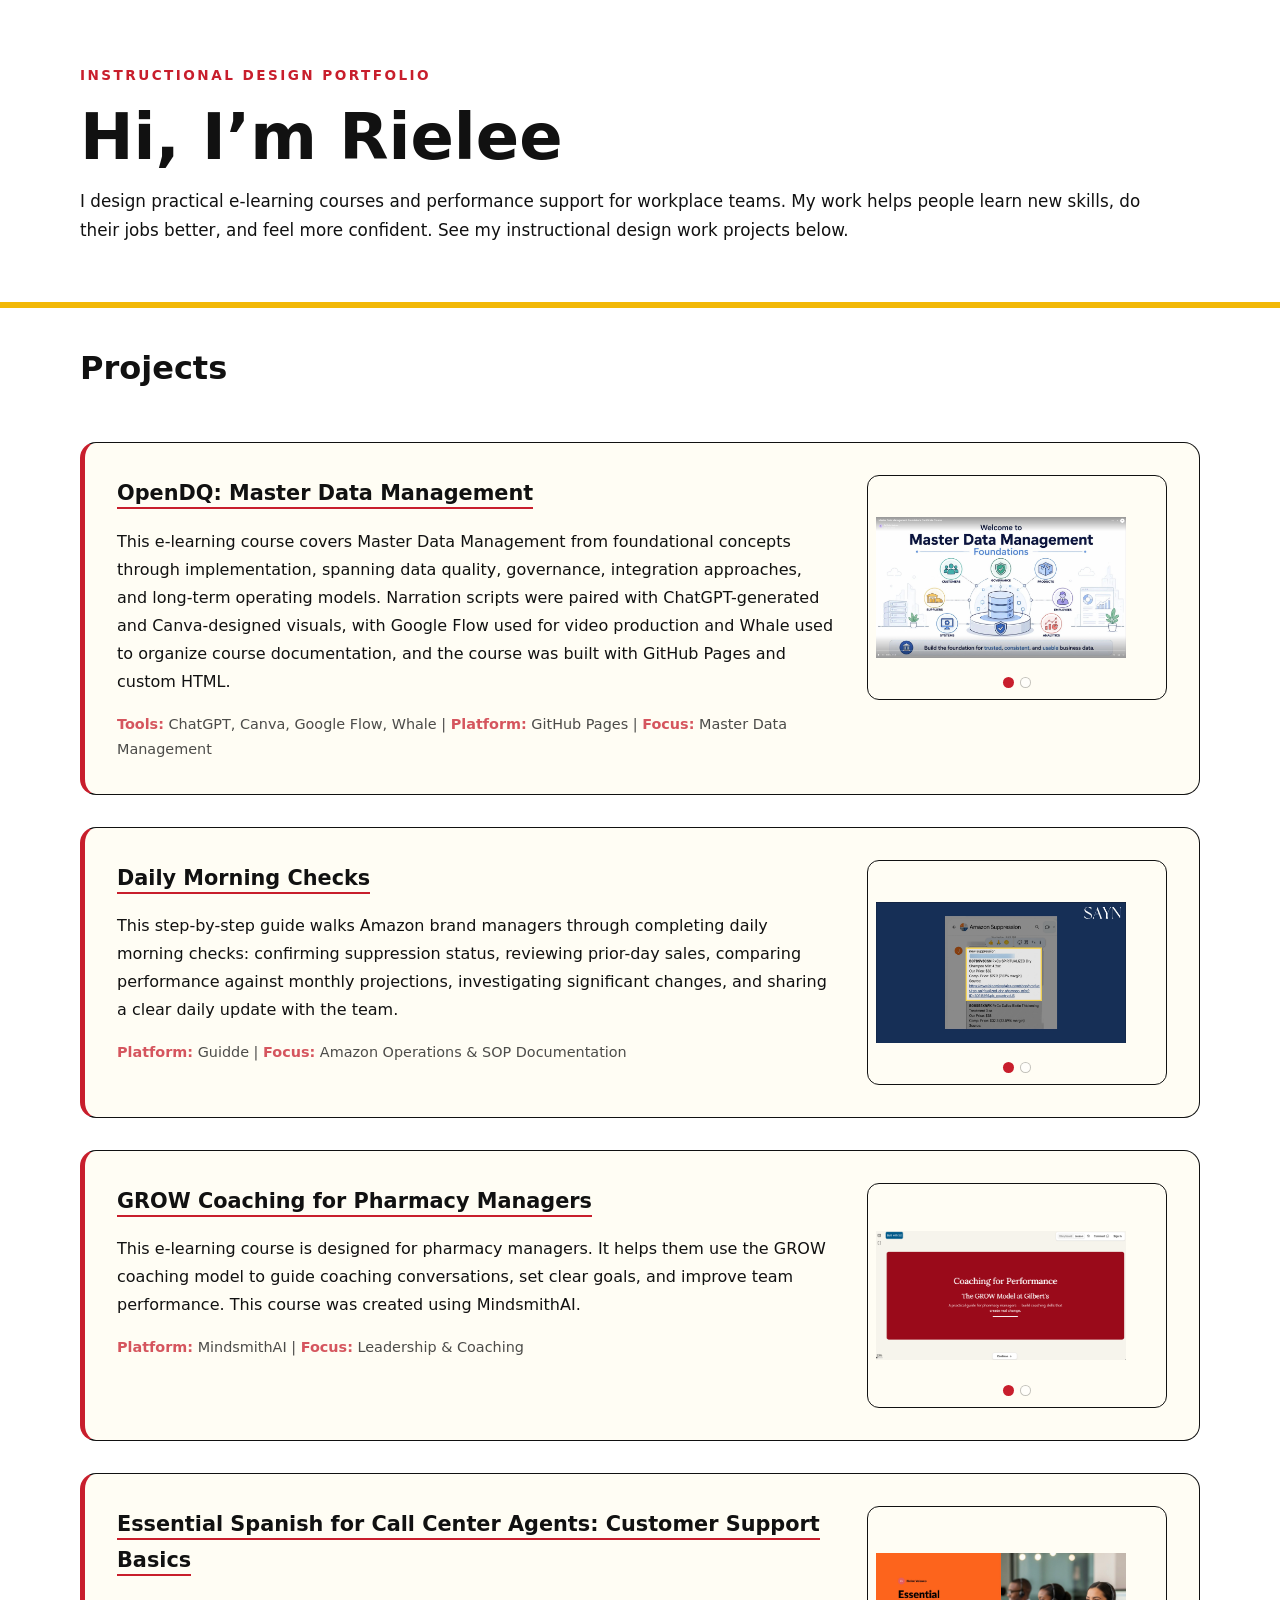
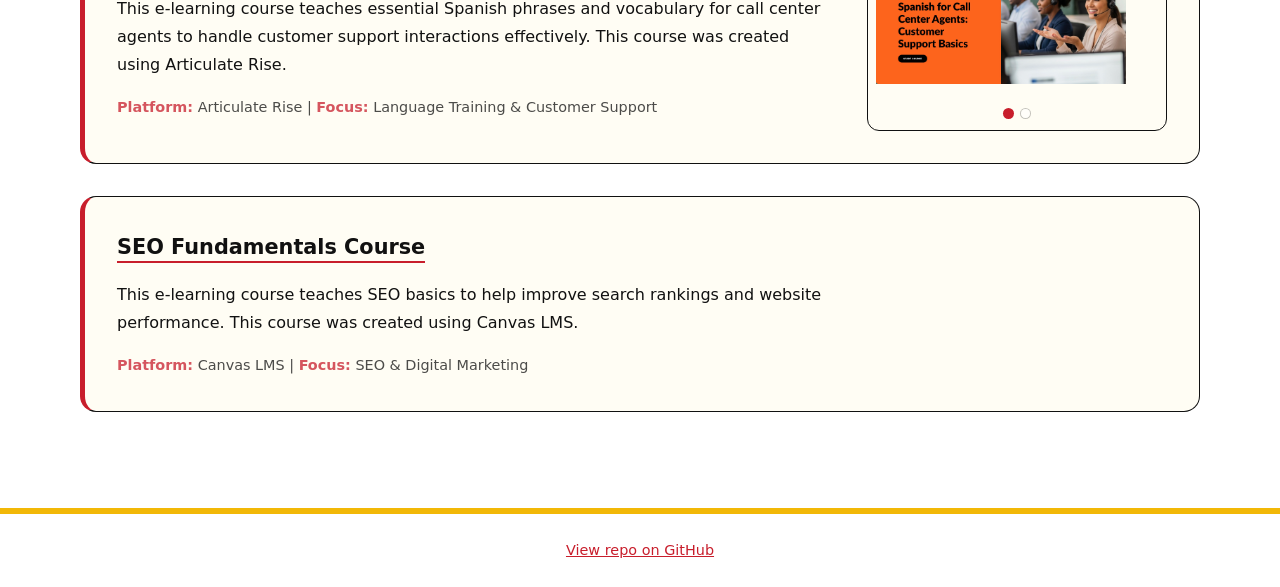
==== commit 5e610e30: "Update index.html" ====
--- a/index.html
+++ b/index.html
@@ -37,7 +37,7 @@
           <div class="project-content">
             <h3><a href="https://app.guidde.com/playbooks/1BFUGLhWVBy5LjqEeB8YqQ?origin=YT8ypfSj1Ahfr4LQohEpebxZt353" target="_blank" rel="noreferrer noopener">Daily Morning Checks</a></h3>
             <p>
-              This step-by-step guide walks Amazon brand managers through completing daily morning checks: confirming suppression status, reviewing prior-day sales, comparing performance against monthly projections, investigating significant changes, and sharing a clear daily update with the team. This was published, paid client work.
+              This step-by-step guide walks Amazon brand managers through completing daily morning checks: confirming suppression status, reviewing prior-day sales, comparing performance against monthly projections, investigating significant changes, and sharing a clear daily update with the team.
             </p>
             <p class="course-details"><strong>Platform:</strong> Guidde | <strong>Focus:</strong> Amazon Operations & SOP Documentation</p>
           </div>
--- a/styles.css
+++ b/styles.css
@@ -44,7 +44,7 @@
 }
 
 .hero {
-  padding: 4rem 0 3rem;
+  padding: 4rem 0 1.5rem;
   background-color: #ffffff;
   background-image: none;
   color: #111111;
@@ -111,7 +111,7 @@
 }
 
 .section {
-  padding: 4rem 0;
+  padding: 2rem 0 4rem;
   background: #ffffff;
 }
 
@@ -149,7 +149,7 @@
 }
 
 .project-header {
-  margin-bottom: 2rem;
+  margin-bottom: 1.25rem;
 }
 
 .project-header .button {
@@ -258,6 +258,10 @@
 
 /* Project Cards */
 .project-card {
+  display: flex;
+  flex-wrap: wrap;
+  align-items: flex-start;
+  gap: 1.75rem;
   padding: 2rem;
   margin-bottom: 2rem;
   background: #fffdf4;
@@ -271,6 +275,11 @@
   box-shadow: 0 8px 16px rgba(242, 184, 7, 0.35);
   transform: translateY(-2px);
   border-left-color: #f2b807;
+}
+
+.project-content {
+  flex: 1 1 300px;
+  min-width: 260px;
 }
 
 .project-content h3 {
@@ -333,3 +342,79 @@
     padding: 1.5rem;
   }
 }
+
+/* Project Carousels */
+.carousel {
+  position: relative;
+  flex: 0 0 300px;   /* was 210px */
+  width: 300px;       /* was 210px */
+  aspect-ratio: 4 / 3;
+  overflow: hidden;
+  border-radius: 0.75rem;
+  background: #fffdf4;
+  border: 1px solid #111111;
+  order: 2;
+}
+.carousel:empty {
+  display: none;
+}
+
+@media (max-width: 640px) {
+  .project-card {
+    flex-direction: column;
+  }
+
+  .carousel {
+    order: -1;
+    width: 100%;
+    flex: 1 1 auto;
+  }
+}
+
+.carousel-track {
+  position: relative;
+  width: 100%;
+  height: 100%;
+}
+
+.carousel-slide {
+  position: absolute;
+  inset: 0;
+  width: 100%;
+  height: 100%;
+  object-fit: contain;
+  padding: 0.5rem;
+  opacity: 0;
+  transition: opacity 0.4s ease;
+}
+
+.carousel-slide.active {
+  opacity: 1;
+}
+
+.carousel-dots {
+  position: absolute;
+  left: 0;
+  right: 0;
+  bottom: 0.75rem;
+  display: flex;
+  justify-content: center;
+  gap: 0.5rem;
+}
+
+.carousel-dot {
+  width: 9px;
+  height: 9px;
+  padding: 0;
+  border: none;
+  border-radius: 50%;
+  background: rgba(255, 255, 255, 0.6);
+  box-shadow: 0 0 0 1px rgba(17, 17, 17, 0.25);
+  cursor: pointer;
+  transition: background 0.2s ease;
+}
+
+.carousel-dot.active {
+  background: #c81e2c;
+  box-shadow: 0 0 0 1px #c81e2c;
+}
